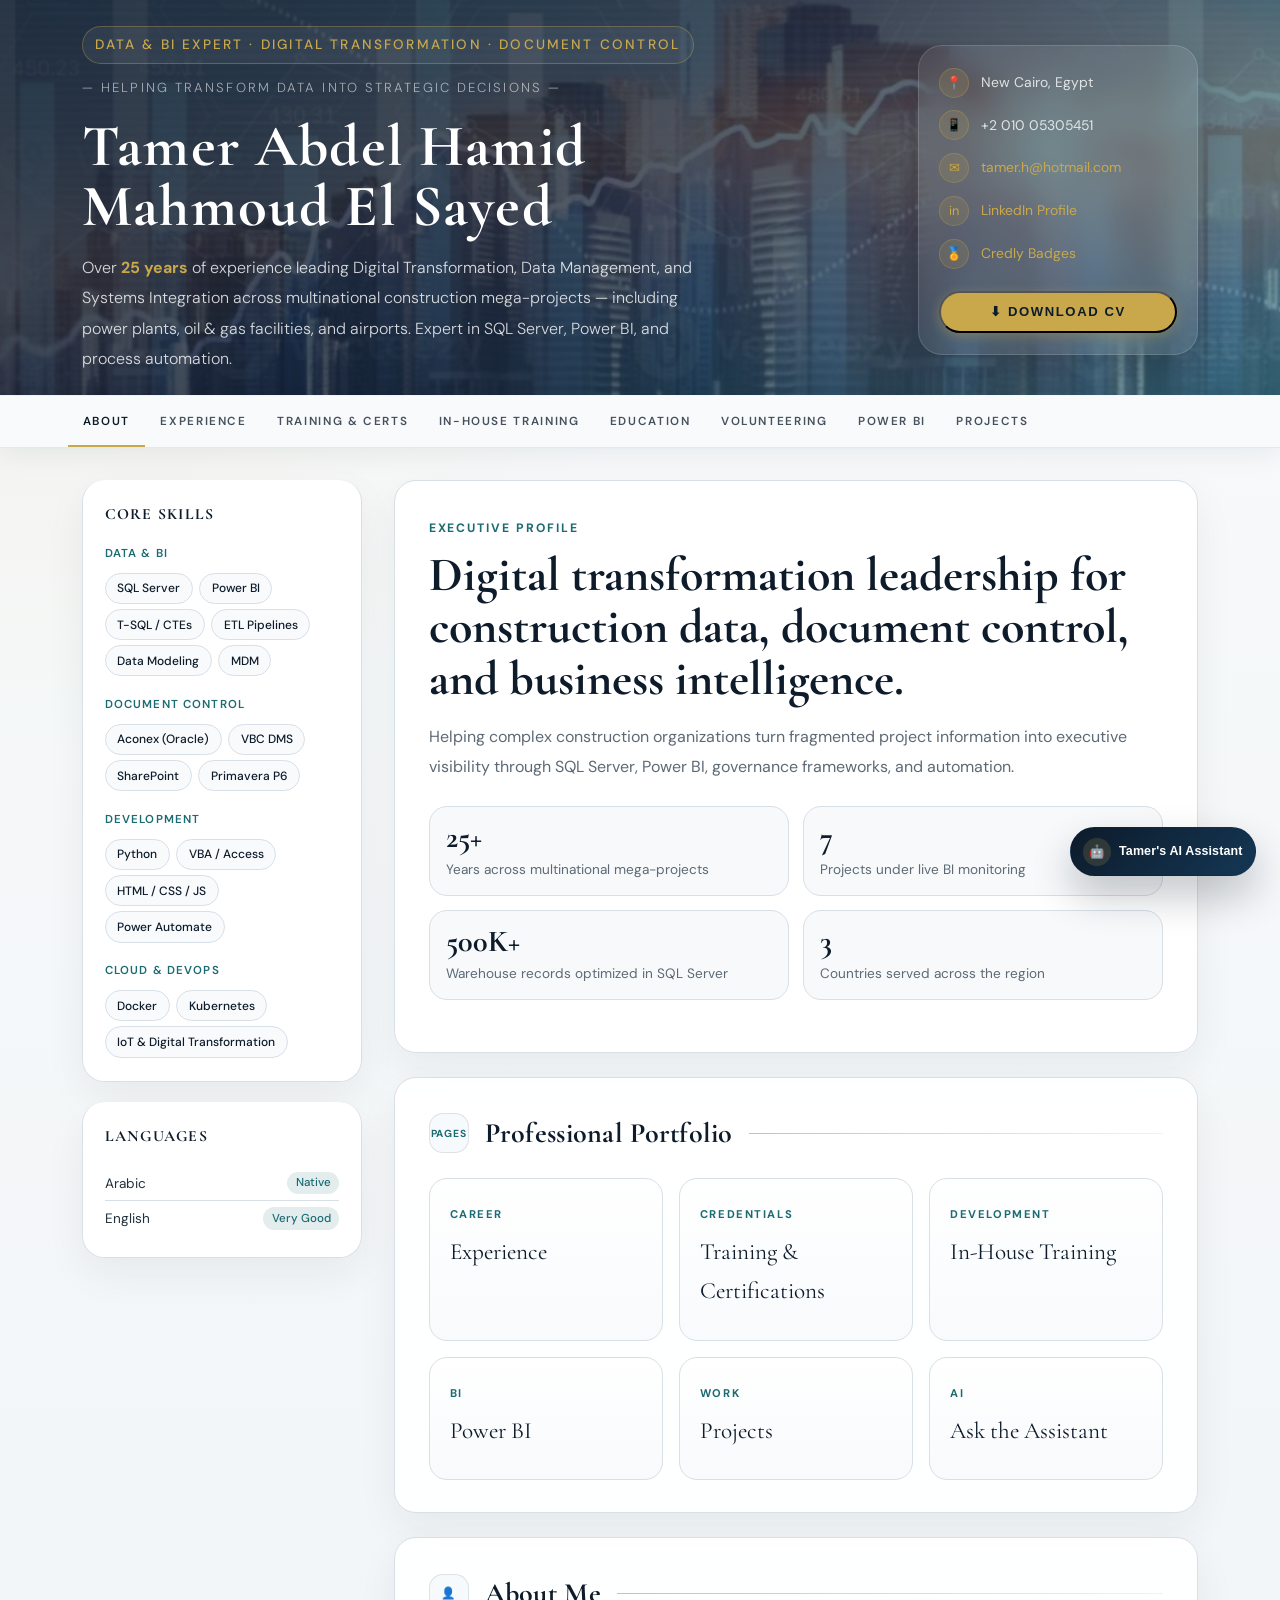
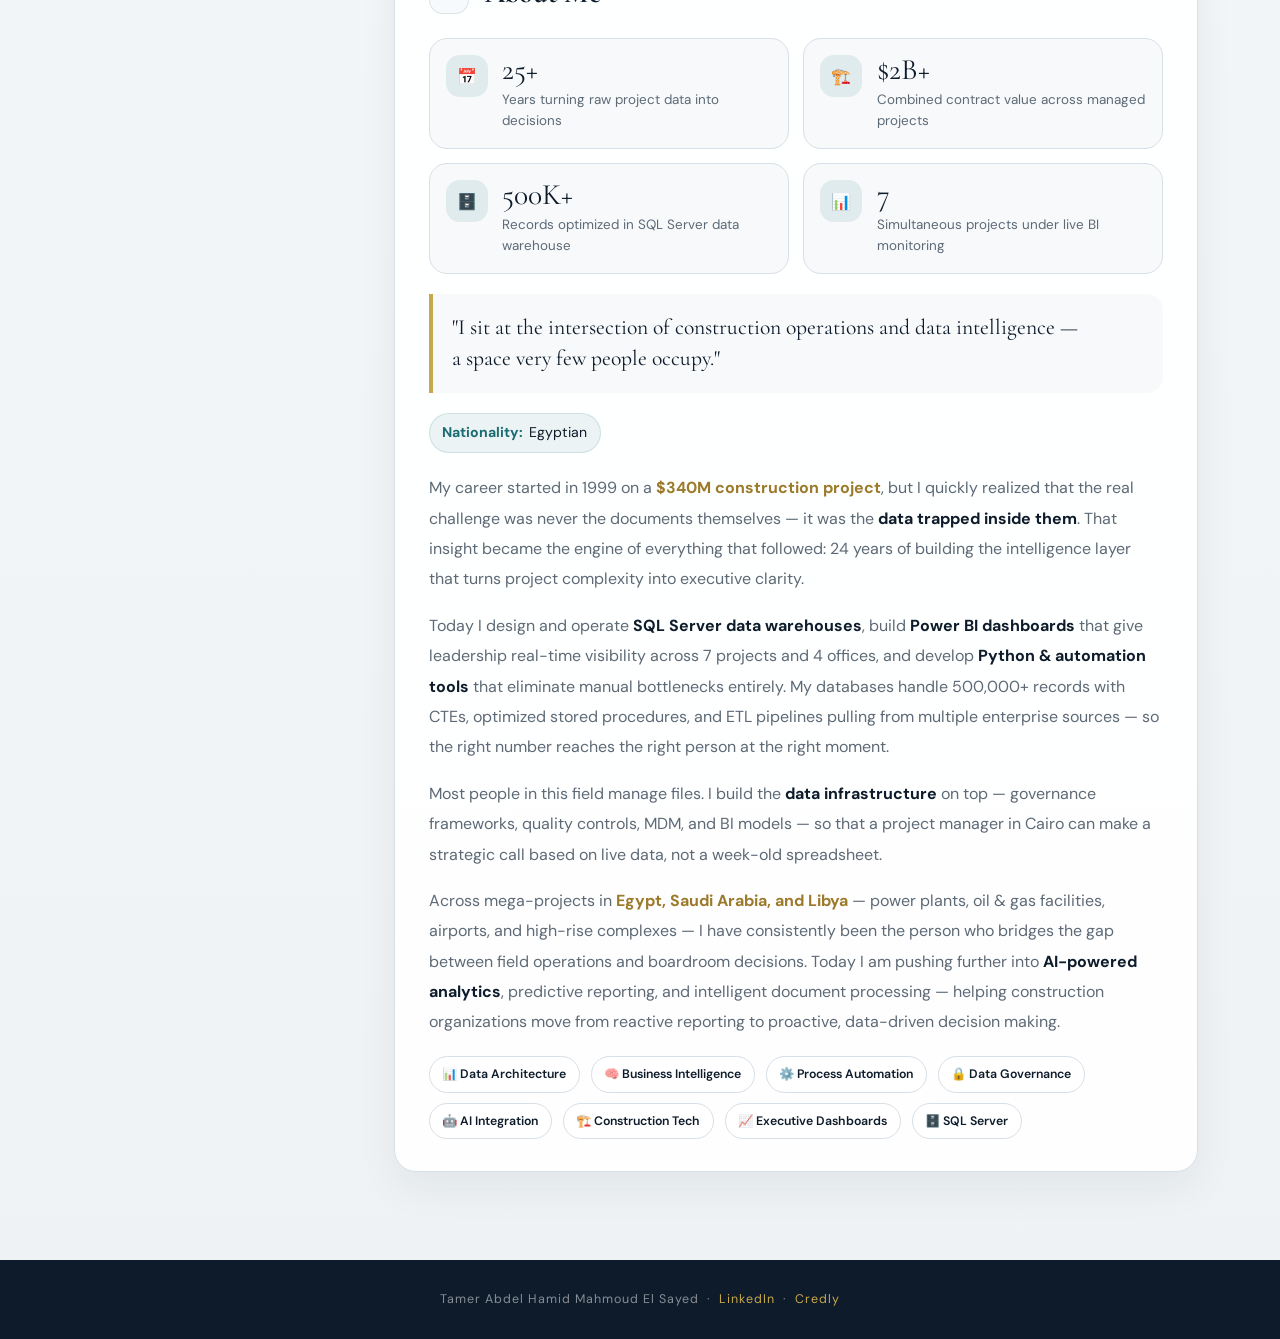
==== index.html @ 6b97ebde "Add files via upload" ====
﻿<!DOCTYPE html>
<html lang="en">
<head>
  <meta charset="UTF-8" />
  <meta name="viewport" content="width=device-width, initial-scale=1.0" />
  <title>Tamer Abdel Hamid | Document & Data Control Manager</title>
  <meta name="description" content="Document & Data Control Manager with 25+ years of experience in Digital Transformation, Power BI, SQL Server, and process automation across multinational construction mega-projects." />
  <meta name="keywords" content="Tamer Abdel Hamid, Document Control Manager, Data Control, Digital Transformation, Power BI, SQL Server, Construction, Egypt, CCIC, Consolidated Contractors, Business Intelligence, Data Management, Process Automation" />
  <meta name="author" content="Tamer Abdel Hamid Mahmoud El Sayed" />
  <meta name="robots" content="index, follow" />
  <meta name="theme-color" content="#0d1b2a" />
  <link rel="canonical" href="https://iot-tamer.com/" />
  <link rel="icon" href="favicon.ico" />

  <meta property="og:type" content="profile" />
  <meta property="og:title" content="Tamer Abdel Hamid | Document & Data Control Manager" />
  <meta property="og:description" content="Document & Data Control Manager with 25+ years of experience in Digital Transformation, Power BI, SQL Server, and process automation across multinational construction mega-projects." />
  <meta property="og:url" content="https://iot-tamer.com/" />
  <meta property="og:image" content="https://iot-tamer.com/back.jpg" />
  <meta property="og:locale" content="en_US" />
  <meta property="og:site_name" content="Tamer Abdel Hamid | CV" />

  <meta name="twitter:card" content="summary_large_image" />
  <meta name="twitter:title" content="Tamer Abdel Hamid | Document & Data Control Manager" />
  <meta name="twitter:description" content="Document & Data Control Manager with 25+ years of experience in Digital Transformation, Power BI, SQL Server, and process automation across multinational construction mega-projects." />
  <meta name="twitter:image" content="https://iot-tamer.com/back.jpg" />

  <meta name="google-site-verification" content="PASTE_YOUR_VERIFICATION_CODE_HERE" />

  <script type="application/ld+json">
  {
    "@context": "https://schema.org",
    "@type": "Person",
    "name": "Tamer Abdel Hamid Mahmoud El Sayed",
    "jobTitle": "Document & Data Control Manager | Digital Transformation Expert",
    "description": "Document & Data Control Manager with 25+ years of experience in Digital Transformation, SQL Server, Power BI, and Process Automation across multinational construction mega-projects including power plants, oil and gas, airports, and buildings in Egypt, Saudi Arabia, and Libya.",
    "url": "https://iot-tamer.com",
    "image": "https://iot-tamer.com/back.jpg",
    "email": "tamer.h@hotmail.com",
    "telephone": "+20100530545",
    "address": {
      "@type": "PostalAddress",
      "addressLocality": "New Cairo",
      "addressCountry": "EG"
    },
    "sameAs": [
      "http://eg.linkedin.com/in/tamerh",
      "https://www.credly.com/users/tamer-abdel-hamid.e0a20dd9"
    ]
  }
  </script>

  <script async src="https://www.googletagmanager.com/gtag/js?id=G-G1JV777KQQ"></script>
  <script>
    window.dataLayer = window.dataLayer || [];
    function gtag(){ dataLayer.push(arguments); }
    gtag('js', new Date());
    gtag('config', 'G-G1JV777KQQ', {
      page_title: document.title,
      page_location: window.location.href,
      send_page_view: true
    });

    function trackAiQuery(query){
      gtag('event', 'ai_query', {
        event_category: 'AI Assistant',
        event_label: query.substring(0, 100)
      });
    }

    function trackCertView(certName){
      gtag('event', 'cert_view', {
        event_category: 'Certificate',
        event_label: certName
      });
    }

    function trackCvDownload(){
      gtag('event', 'file_download', {
        event_category: 'CV Download',
        event_label: 'Tamer_CV_PDF'
      });
    }
  </script>

  <link href="https://fonts.googleapis.com/css2?family=Cormorant+Garamond:wght@300;400;600;700&family=DM+Sans:wght@300;400;500;600&display=swap" rel="stylesheet" />
  <link rel="stylesheet" href="site.css" />
</head>
<body>
<header>
  <div class="header-bg-accent"></div>
  <div class="header-inner">
    <div class="header-left">
      <p class="title-tag">Data &amp; BI Expert · Digital Transformation · Document Control</p>
      <p class="header-subtitle">&#8212; Helping transform data into strategic decisions &#8212;</p>
      <h1>Tamer Abdel Hamid<br/>Mahmoud El Sayed</h1>
      <p class="summary" style="margin-top:1rem;">
        Over <strong style="color:var(--gold)">25 years</strong> of experience leading Digital Transformation, Data Management, and Systems Integration across multinational construction mega-projects — including power plants, oil &amp; gas facilities, and airports. Expert in SQL Server, Power BI, and process automation.
      </p>
    </div>
    <div class="header-contact">
      <div class="contact-item">
        <span class="icon">📍</span>
        <span>New Cairo, Egypt</span>
      </div>
      <div class="contact-item">
        <span class="icon">📱</span>
        <span>+2 010 05305451</span>
      </div>
      <div class="contact-item">
        <span class="icon">✉</span>
        <!-- Email built by JS to survive Cloudflare obfuscation -->
        <a id="hdr-email" href="#" style="color:var(--gold)"></a>
        <script>
          (function(){
            var u = 'tamer.h';
            var d = 'hotmail' + '.' + 'com';
            var el = document.getElementById('hdr-email');
            el.href = 'mail' + 'to:' + u + '@' + d;
            el.textContent = u + '@' + d;
          })();
        </script>
      </div>
      <div class="contact-item">
        <span class="icon">in</span>
        <a href="http://eg.linkedin.com/in/tamerh" target="_blank">LinkedIn Profile</a>
      </div>
      <div class="contact-item">
        <span class="icon">🏅</span>
        <a href="https://www.credly.com/users/tamer-abdel-hamid.e0a20dd9" target="_blank">Credly Badges</a>
      </div>
      <div class="contact-item" style="margin-top:0.6rem;">
        <button class="cv-download-btn" onclick="openCvModal()" type="button">
          ⬇ Download CV
        </button>
      </div>

    </div>
  </div>
</header>

<nav aria-label="Site pages">
  <ul>
    <li><a href="index.html" aria-current="page">About</a></li>
    <li><a href="experience.html">Experience</a></li>
    <li><a href="certifications.html">Training &amp; Certs</a></li>
    <li><a href="inhouse-training.html">In-House Training</a></li>
    <li><a href="education.html">Education</a></li>
    <li><a href="volunteering.html">Volunteering</a></li>
    <li><a href="powerbi.html">Power BI</a></li>
    <li><a href="projects.html">Projects</a></li>
  </ul>
</nav>

<main>
<aside class="sidebar">

    <div class="sidebar-section">
      <h3>Core Skills</h3>

      <div class="skill-group">
        <p class="skill-group-title">Data &amp; BI</p>
        <span class="skill-pill">SQL Server</span>
        <span class="skill-pill">Power BI</span>
        <span class="skill-pill">T-SQL / CTEs</span>
        <span class="skill-pill">ETL Pipelines</span>
        <span class="skill-pill">Data Modeling</span>
        <span class="skill-pill">MDM</span>
      </div>

      <div class="skill-group">
        <p class="skill-group-title">Document Control</p>
        <span class="skill-pill">Aconex (Oracle)</span>
        <span class="skill-pill">VBC DMS</span>
        <span class="skill-pill">SharePoint</span>
        <span class="skill-pill">Primavera P6</span>
      </div>

      <div class="skill-group">
        <p class="skill-group-title">Development</p>
        <span class="skill-pill">Python</span>
        <span class="skill-pill">VBA / Access</span>
        <span class="skill-pill">HTML / CSS / JS</span>
        <span class="skill-pill">Power Automate</span>
      </div>

      <div class="skill-group">
        <p class="skill-group-title">Cloud &amp; DevOps</p>
        <span class="skill-pill">Docker</span>
        <span class="skill-pill">Kubernetes</span>
        <span class="skill-pill">IoT &amp; Digital Transformation</span>
      </div>
    </div>

    <div class="sidebar-section">
      <h3>Languages</h3>
      <div class="lang-row">
        <span>Arabic</span>
        <span class="lang-level">Native</span>
      </div>
      <div class="lang-row">
        <span>English</span>
        <span class="lang-level">Very Good</span>
      </div>
    </div>

  </aside>

  <div class="content">
    <section class="section home-hero">
      <div class="home-hero-copy">
        <p class="home-eyebrow">Executive Profile</p>
        <h2>Digital transformation leadership for construction data, document control, and business intelligence.</h2>
        <p class="home-lead">
          Helping complex construction organizations turn fragmented project information into executive visibility through SQL Server, Power BI, governance frameworks, and automation.
        </p>
        <div class="home-metrics">
          <div class="home-metric">
            <strong>25+</strong>
            <span>Years across multinational mega-projects</span>
          </div>
          <div class="home-metric">
            <strong>7</strong>
            <span>Projects under live BI monitoring</span>
          </div>
          <div class="home-metric">
            <strong>500K+</strong>
            <span>Warehouse records optimized in SQL Server</span>
          </div>
          <div class="home-metric">
            <strong>3</strong>
            <span>Countries served across the region</span>
          </div>
        </div>
      </div>
    </section>
    <section class="section home-directory">
      <div class="section-heading">
        <div class="icon-badge">Pages</div>
        <h2>Professional Portfolio</h2>
        <div class="line"></div>
      </div>
      <div class="page-links">
        <a class="page-link-card" href="experience.html">
          <span class="page-link-kicker">Career</span>
          <span class="page-link-title">Experience</span>
        </a>
        <a class="page-link-card" href="certifications.html">
          <span class="page-link-kicker">Credentials</span>
          <span class="page-link-title">Training &amp; Certifications</span>
        </a>
        <a class="page-link-card" href="inhouse-training.html">
          <span class="page-link-kicker">Development</span>
          <span class="page-link-title">In-House Training</span>
        </a>
        <a class="page-link-card" href="powerbi.html">
          <span class="page-link-kicker">BI</span>
          <span class="page-link-title">Power BI</span>
        </a>
        <a class="page-link-card" href="projects.html">
          <span class="page-link-kicker">Work</span>
          <span class="page-link-title">Projects</span>
        </a>
        <button class="page-link-card" type="button" data-ai-open="true">
          <span class="page-link-kicker">AI</span>
          <span class="page-link-title">Ask the Assistant</span>
        </button>
      </div>
    </section>
<section class="section" id="about">
      <div class="section-heading">
        <div class="icon-badge">👤</div>
        <h2>About Me</h2>
        <div class="line"></div>
      </div>

      <!-- Stats grid -->
      <div class="about-grid">
        <div class="about-stat">
          <div class="stat-icon">📅</div>
          <div>
            <div class="stat-number">25+</div>
            <div class="stat-label">Years turning raw project data into decisions</div>
          </div>
        </div>
        <div class="about-stat">
          <div class="stat-icon">🏗️</div>
          <div>
            <div class="stat-number">$2B+</div>
            <div class="stat-label">Combined contract value across managed projects</div>
          </div>
        </div>
        <div class="about-stat">
          <div class="stat-icon">🗄️</div>
          <div>
            <div class="stat-number">500K+</div>
            <div class="stat-label">Records optimized in SQL Server data warehouse</div>
          </div>
        </div>
        <div class="about-stat">
          <div class="stat-icon">📊</div>
          <div>
            <div class="stat-number">7</div>
            <div class="stat-label">Simultaneous projects under live BI monitoring</div>
          </div>
        </div>
      </div>

      <!-- Brand quote -->
      <div class="about-quote">
        "I sit at the intersection of construction operations and data intelligence —<br/>
        a space very few people occupy."
      </div>

      <p class="about-fact"><strong>Nationality:</strong> Egyptian</p>

      <!-- Narrative -->
      <div class="about-body">
        <p>
          My career started in 1999 on a <span class="gold">$340M construction project</span>,
          but I quickly realized that the real challenge was never the documents themselves —
          it was the <span class="highlight">data trapped inside them</span>.
          That insight became the engine of everything that followed: 24 years of building
          the intelligence layer that turns project complexity into executive clarity.
        </p>

        <p>
          Today I design and operate <span class="highlight">SQL Server data warehouses</span>,
          build <span class="highlight">Power BI dashboards</span> that give leadership
          real-time visibility across 7 projects and 4 offices, and develop
          <span class="highlight">Python & automation tools</span> that eliminate manual
          bottlenecks entirely. My databases handle 500,000+ records with CTEs,
          optimized stored procedures, and ETL pipelines pulling from multiple enterprise sources —
          so the right number reaches the right person at the right moment.
        </p>

        <p>
          Most people in this field manage files. I build the
          <span class="highlight">data infrastructure</span> on top —
          governance frameworks, quality controls, MDM, and BI models —
          so that a project manager in Cairo can make a strategic call based on live data,
          not a week-old spreadsheet.
        </p>

        <p>
          Across mega-projects in <span class="gold">Egypt, Saudi Arabia, and Libya</span> —
          power plants, oil &amp; gas facilities, airports, and high-rise complexes —
          I have consistently been the person who bridges the gap between
          field operations and boardroom decisions.
          Today I am pushing further into <span class="highlight">AI-powered analytics</span>,
          predictive reporting, and intelligent document processing —
          helping construction organizations move from reactive reporting
          to proactive, data-driven decision making.
        </p>
      </div>

      <!-- Identity tags -->
      <div class="about-tags">
        <span class="about-tag">📊 Data Architecture</span>
        <span class="about-tag">🧠 Business Intelligence</span>
        <span class="about-tag">⚙️ Process Automation</span>
        <span class="about-tag">🔒 Data Governance</span>
        <span class="about-tag">🤖 AI Integration</span>
        <span class="about-tag">🏗️ Construction Tech</span>
        <span class="about-tag">📈 Executive Dashboards</span>
        <span class="about-tag">🗄️ SQL Server</span>
      </div>

    </section>
  </div><!-- /content -->
</main>

<footer>
  <p>Tamer Abdel Hamid Mahmoud El Sayed &nbsp;·&nbsp;
     <a href="http://eg.linkedin.com/in/tamerh">LinkedIn</a> &nbsp;·&nbsp;
     <a href="https://www.credly.com/users/tamer-abdel-hamid.e0a20dd9">Credly</a>
  </p>
</footer>

<div id="cert-overlay" role="dialog" aria-modal="true" aria-label="Certificate viewer">
  <div class="overlay-inner">
    <button id="cert-close" aria-label="Close">&#x2715;</button>
    <img id="cert-img" src="" alt="Certificate"/>
  </div>
</div>

<div id="dash-overlay">
  <div class="dash-modal">
    <button id="dash-close" onclick="closeDash()">&#x2715;</button>
    <div class="dash-title" id="dash-title">Dashboard screenshot</div>
    <img id="dash-img" src="" alt="Dashboard screenshot"/>
    <div class="dash-nav">
      <button onclick="dashNav(-1)">&#8592; Prev</button>
      <span class="dash-counter" id="dash-counter">1 / 1</span>
      <button onclick="dashNav(1)">Next &#8594;</button>
    </div>
  </div>
</div>

<div id="cv-modal" role="dialog" aria-modal="true" aria-labelledby="cv-modal-title" style="
  display:none; position:fixed; inset:0; z-index:99999;
  background:rgba(10,20,35,0.72); backdrop-filter:blur(4px);
  align-items:center; justify-content:center; padding:1rem;">
  <div style="
    background:#fff; border-radius:14px; padding:2rem 2rem 1.6rem;
    max-width:400px; width:100%; box-shadow:0 20px 60px rgba(0,0,0,0.25);
    position:relative; animation: cvModalIn 0.25s ease;">
    <button onclick="closeCvModal()" aria-label="Close" style="
      position:absolute; top:0.8rem; right:0.9rem;
      background:none; border:none; font-size:1.3rem;
      cursor:pointer; color:#888; line-height:1;">✕</button>
    <div style="text-align:center; margin-bottom:1.2rem;">
      <div style="font-size:2rem; margin-bottom:0.4rem;">📄</div>
      <p id="cv-modal-title" style="font-family:'Cormorant Garamond',serif; font-size:1.35rem; font-weight:700; color:#0d1b2a; margin:0 0 0.3rem;">Request Full CV</p>
      <p style="font-size:0.8rem; color:#6b7a8d; margin:0;">Enter your email and the CV will be sent to you directly.</p>
    </div>
    <div id="cv-form-area">
      <input id="cv-email-input" type="email" placeholder="your@email.com" autocomplete="email" style="
        width:100%; box-sizing:border-box;
        border:1.5px solid #d0d8e4; border-radius:8px;
        padding:0.65rem 0.9rem; font-size:0.9rem; color:#0d1b2a;
        outline:none; transition:border 0.2s; margin-bottom:0.5rem;"
        onfocus="this.style.borderColor='#1a6b72'"
        onblur="this.style.borderColor='#d0d8e4'"
        onkeydown="if(event.key==='Enter') submitCvRequest()"/>
      <p id="cv-email-err" style="display:none; color:#c0392b; font-size:0.75rem; margin:0 0 0.5rem; padding-left:0.2rem;"></p>
      <button onclick="submitCvRequest()" id="cv-send-btn" type="button" style="
        width:100%; background:#c9a84c; color:#0d1b2a;
        border:none; border-radius:8px; padding:0.7rem;
        font-weight:700; font-size:0.85rem; letter-spacing:0.06em;
        text-transform:uppercase; cursor:pointer;
        transition:background 0.2s, transform 0.15s;
        box-shadow:0 3px 12px rgba(201,168,76,0.35);"
        onmouseover="this.style.background='#e0bc5a'"
        onmouseout="this.style.background='#c9a84c'">
        Send Me the CV
      </button>
      <p style="font-size:0.72rem; color:#9aa5b4; text-align:center; margin:0.7rem 0 0;">
        Your email is only used to send the CV. No spam, ever.
      </p>
    </div>
    <div id="cv-success-area" style="display:none; text-align:center; padding:0.5rem 0 0.3rem;">
      <div style="font-size:2.4rem; margin-bottom:0.5rem;">✅</div>
      <p style="font-family:'Cormorant Garamond',serif; font-size:1.2rem; font-weight:700; color:#0d1b2a; margin:0 0 0.4rem;">Request Received!</p>
      <p id="cv-success-msg" style="font-size:0.82rem; color:#4a5568; margin:0 0 1rem;"></p>
      <button onclick="closeCvModal()" style="
        background:#0d1b2a; color:#fff; border:none; border-radius:8px;
        padding:0.55rem 1.4rem; font-size:0.82rem; font-weight:600;
        cursor:pointer; transition:background 0.2s;"
        onmouseover="this.style.background='#1a6b72'"
        onmouseout="this.style.background='#0d1b2a'">Close</button>
    </div>
  </div>
</div>

<div id="ai-widget">
  <div class="ai-widget-panel" id="ai-widget-panel" role="dialog" aria-modal="false" aria-labelledby="ai-widget-title">
    <div class="ai-wrap">
      <div class="ai-topbar">
        <div class="ai-topbar-main">
          <div class="ai-avatar">&#129302;</div>
          <div class="ai-topbar-info">
            <p class="ai-name" id="ai-widget-title">Tamer&#39;s AI Assistant</p>
            <p class="ai-status">Online &middot; Powered by Claude</p>
          </div>
        </div>
        <button class="ai-topbar-close" type="button" data-ai-close aria-label="Close assistant">&#x2715;</button>
      </div>
      <div id="ai-messages">
        <div class="msg bot">&#128075; Hello! I&#39;m Tamer&#39;s AI assistant. Ask me anything about his experience, skills, certifications, or projects!</div>
      </div>
      <div class="ai-suggestions">
        <button onclick="askSuggestion(this)">What are his top skills?</button>
        <button onclick="askSuggestion(this)">Describe his experience</button>
        <button onclick="askSuggestion(this)">What certifications does he have?</button>
        <button onclick="askSuggestion(this)">Is he open to opportunities?</button>
      </div>
      <div class="ai-inputbar">
        <input id="ai-input" type="text" placeholder="Ask about Tamer&#39;s experience, skills, projects&#8230;" autocomplete="off" />
        <button id="ai-send" onclick="sendAiMessage()">Send &#10148;</button>
      </div>
    </div>
  </div>
  <button class="ai-widget-toggle" type="button" data-ai-toggle aria-expanded="false" aria-controls="ai-widget-panel">
    <span class="ai-widget-toggle-icon">&#129302;</span>
    <span class="ai-widget-toggle-copy">
      <span class="ai-widget-toggle-title">Tamer&#39;s AI Assistant</span>
    </span>
  </button>
</div>

<script src="https://cdn.jsdelivr.net/npm/@emailjs/browser@4/dist/email.min.js"></script>
<script src="ai-image-context.js"></script>
<script src="site.js"></script>
</body>
</html>
---- site.css ----
﻿:root {
    --navy:   #0d1b2a;
    --teal:   #1a6b72;
    --gold:   #c9a84c;
    --light:  #f4f1eb;
    --mid:    #e2ddd5;
    --text:   #2c2c2c;
    --muted:  #6b6b6b;
    --white:  #ffffff;
  }

  *, *::before, *::after { box-sizing: border-box; margin: 0; padding: 0; }

  html { scroll-behavior: smooth; }

  body {
    font-family: 'DM Sans', sans-serif;
    background: var(--light);
    color: var(--text);
    line-height: 1.7;
  }

  /* ── HEADER ─────────────────────────────────────────── */
  header {
    background: url('back.jpg') center center / cover no-repeat;
    color: var(--white);
    padding: 0;
    position: relative;
  }

  header::before {
    content: '';
    position: absolute;
    inset: 0;
    background: linear-gradient(
      135deg,
      rgba(10, 22, 38, 0.82) 0%,
      rgba(10, 22, 38, 0.70) 50%,
      rgba(26, 107, 114, 0.55) 100%
    );
    z-index: 0;
  }

  .header-inner { position: relative; z-index: 1; }
  .header-bg-accent { display: none; }

  .header-inner {
    display: grid;
    grid-template-columns: 1fr auto;
    align-items: center;
    gap: 3rem;
    max-width: 1100px;
    margin: 0 auto;
    padding: 4rem 2rem 3rem;
  }

  .header-bg-accent {
    position: absolute;
    top: 0; right: 0;
    width: 400px; height: 100%;
    background: linear-gradient(135deg, transparent 40%, rgba(26,107,114,0.18) 100%);
    pointer-events: none;
  }

  .header-left h1 {
    font-family: 'Cormorant Garamond', serif;
    font-size: clamp(2.2rem, 4vw, 3.4rem);
    font-weight: 700;
    letter-spacing: 0.02em;
    line-height: 1.1;
    margin-bottom: 0.4rem;
  }

  .header-left .title-tag {
    font-size: 0.85rem;
    font-weight: 500;
    letter-spacing: 0.14em;
    text-transform: uppercase;
    color: var(--gold);
    margin-bottom: 0.3rem;
  }
  .header-left .header-subtitle {
    font-size: 0.82rem;
    font-weight: 300;
    font-style: italic;
    letter-spacing: 0.06em;
    color: rgba(255,255,255,0.55);
    margin-bottom: 1.2rem;
  }

  .header-left .summary {
    font-size: 0.97rem;
    color: rgba(255,255,255,0.78);
    max-width: 600px;
    font-weight: 300;
    line-height: 1.75;
  }

  .header-contact {
    display: flex;
    flex-direction: column;
    gap: 0.55rem;
    min-width: 220px;
  }

  .contact-item {
    display: flex;
    align-items: center;
    gap: 0.6rem;
    font-size: 0.85rem;
    color: rgba(255,255,255,0.8);
  }

  .contact-item .icon {
    width: 20px;
    height: 20px;
    background: var(--gold);
    border-radius: 4px;
    display: flex;
    align-items: center;
    justify-content: center;
    flex-shrink: 0;
    font-size: 10px;
  }

  .contact-item a {
    color: var(--gold);
    text-decoration: none;
  }
  .contact-item a:hover { text-decoration: underline; }

  /* ── NAV BAR ─────────────────────────────────────────── */
  nav {
    background: var(--teal);
    position: sticky;
    top: 0;
    z-index: 100;
    box-shadow: 0 2px 12px rgba(0,0,0,0.18);
  }

  nav ul {
    list-style: none;
    display: flex;
    flex-wrap: wrap;
    justify-content: center;
    gap: 0;
    max-width: 1100px;
    margin: 0 auto;
    padding: 0 1rem;
  }

  nav ul li a,
  nav ul li button.nav-inline-trigger {
    display: block;
    padding: 0.85rem 1.2rem;
    color: rgba(255,255,255,0.85);
    text-decoration: none;
    font-size: 0.8rem;
    letter-spacing: 0.1em;
    text-transform: uppercase;
    font-weight: 500;
    transition: color 0.2s, background 0.2s;
  }

  nav ul li button.nav-inline-trigger {
    appearance: none;
    background: transparent;
    border: none;
    font: inherit;
    cursor: pointer;
  }

  nav ul li a:hover,
  nav ul li button.nav-inline-trigger:hover {
    color: var(--white);
    background: rgba(255,255,255,0.1);
  }

  /* ── MAIN LAYOUT ─────────────────────────────────────── */
  main {
    max-width: 1100px;
    margin: 0 auto;
    padding: 3rem 2rem;
    display: grid;
    grid-template-columns: 280px 1fr;
    gap: 3rem;
    align-items: start;
  }

  /* ── SIDEBAR ─────────────────────────────────────────── */
  .sidebar { position: sticky; top: 60px; }

  .sidebar-section {
    background: var(--white);
    border-radius: 12px;
    padding: 1.6rem;
    margin-bottom: 1.5rem;
    box-shadow: 0 1px 8px rgba(0,0,0,0.06);
    border-top: 3px solid var(--gold);
  }

  .sidebar-section h3 {
    font-family: 'Cormorant Garamond', serif;
    font-size: 1.1rem;
    font-weight: 700;
    color: var(--navy);
    margin-bottom: 1rem;
    letter-spacing: 0.03em;
  }

  /* skills */
  .skill-group { margin-bottom: 1rem; }
  .skill-group:last-child { margin-bottom: 0; }
  .skill-group-title {
    font-size: 0.72rem;
    letter-spacing: 0.1em;
    text-transform: uppercase;
    color: var(--teal);
    font-weight: 600;
    margin-bottom: 0.45rem;
  }

  .skill-pill {
    display: inline-block;
    background: var(--light);
    border: 1px solid var(--mid);
    border-radius: 20px;
    padding: 0.2rem 0.7rem;
    font-size: 0.75rem;
    margin: 0.15rem 0.15rem 0.15rem 0;
    color: var(--navy);
    font-weight: 500;
  }

  /* personal details */
  .detail-row {
    display: flex;
    gap: 0.5rem;
    margin-bottom: 0.55rem;
    font-size: 0.83rem;
  }
  .detail-label {
    font-weight: 600;
    color: var(--teal);
    min-width: 70px;
    flex-shrink: 0;
  }
  .detail-value { color: var(--muted); }

  /* languages */
  .lang-row {
    display: flex;
    justify-content: space-between;
    align-items: center;
    padding: 0.35rem 0;
    border-bottom: 1px solid var(--mid);
    font-size: 0.85rem;
  }
  .lang-row:last-child { border-bottom: none; }
  .lang-level {
    font-size: 0.72rem;
    background: var(--teal);
    color: white;
    padding: 0.1rem 0.55rem;
    border-radius: 12px;
    font-weight: 500;
  }

  /* ── MAIN CONTENT ────────────────────────────────────── */
  .content {}

  /* section */
  .section {
    background: var(--white);
    border-radius: 12px;
    padding: 2rem 2.2rem;
    margin-bottom: 2rem;
    box-shadow: 0 1px 8px rgba(0,0,0,0.06);
  }

  .section-heading {
    display: flex;
    align-items: center;
    gap: 0.8rem;
    margin-bottom: 1.6rem;
  }

  .section-heading h2 {
    font-family: 'Cormorant Garamond', serif;
    font-size: 1.55rem;
    font-weight: 700;
    color: var(--navy);
    letter-spacing: 0.02em;
  }

  .section-heading .line {
    flex: 1;
    height: 1px;
    background: var(--mid);
  }

  .section-heading .icon-badge {
    width: 34px; height: 34px;
    background: var(--navy);
    border-radius: 8px;
    display: flex;
    align-items: center;
    justify-content: center;
    color: var(--gold);
    font-size: 14px;
    flex-shrink: 0;
  }

  /* ── EXPERIENCE ENTRY ────────────────────────────────── */
  .exp-entry {
    padding: 1.4rem 0;
    border-bottom: 1px solid var(--mid);
    display: grid;
    grid-template-columns: 120px 1fr;
    gap: 0 1.5rem;
  }
  .exp-entry:last-child { border-bottom: none; padding-bottom: 0; }
  .exp-entry:first-child { padding-top: 0; }

  .exp-meta {}

  .exp-period {
    font-size: 0.75rem;
    font-weight: 600;
    color: var(--teal);
    letter-spacing: 0.06em;
    text-transform: uppercase;
    line-height: 1.4;
  }

  .exp-location {
    font-size: 0.73rem;
    color: var(--muted);
    margin-top: 0.3rem;
  }

  .contract-value {
    display: inline-block;
    margin-top: 0.4rem;
    font-size: 0.68rem;
    background: rgba(201,168,76,0.12);
    border: 1px solid rgba(201,168,76,0.35);
    color: #8a6e20;
    padding: 0.1rem 0.45rem;
    border-radius: 4px;
    font-weight: 600;
  }

  .exp-body {}

  .exp-role {
    font-family: 'Cormorant Garamond', serif;
    font-size: 1.2rem;
    font-weight: 700;
    color: var(--navy);
    line-height: 1.25;
  }

  .exp-company {
    font-size: 0.88rem;
    font-weight: 600;
    color: var(--teal);
    margin: 0.1rem 0 0.1rem;
  }

  .exp-client {
    font-size: 0.78rem;
    color: var(--muted);
    margin-bottom: 0.7rem;
  }

  .exp-desc {
    font-size: 0.85rem;
    color: var(--text);
  }

  .exp-desc p { margin-bottom: 0.4rem; }

  .sub-heading {
    font-size: 0.76rem;
    font-weight: 700;
    letter-spacing: 0.07em;
    text-transform: uppercase;
    color: var(--navy);
    margin: 0.8rem 0 0.35rem;
  }

  .bullet-list {
    padding-left: 1.1rem;
    font-size: 0.84rem;
    color: var(--text);
  }

  .bullet-list li { margin-bottom: 0.25rem; }

  /* ── TRAINING / CERTS ────────────────────────────────── */
  .cert-grid {
    display: grid;
    grid-template-columns: repeat(auto-fill, minmax(280px, 1fr));
    gap: 0.8rem;
  }

  .cert-card {
    background: var(--light);
    border: 1px solid var(--mid);
    border-left: 3px solid var(--teal);
    border-radius: 8px;
    padding: 0.7rem 1rem;
  }

  .cert-card .cert-name {
    font-size: 0.84rem;
    font-weight: 600;
    color: var(--navy);
    line-height: 1.35;
  }

  .cert-card .cert-meta {
    font-size: 0.73rem;
    color: var(--muted);
    margin-top: 0.2rem;
  }

  /* inhouse different color */
  .cert-card.inhouse { border-left-color: var(--gold); }

  /* ── VOLUNTEERING ───────────────────────────────────── */
  .vol-item {
    display: flex;
    align-items: flex-start;
    gap: 0.7rem;
    padding: 0.5rem 0;
    font-size: 0.87rem;
    border-bottom: 1px solid var(--mid);
  }
  .vol-item:last-child { border-bottom: none; }
  .vol-dot {
    width: 8px; height: 8px;
    background: var(--gold);
    border-radius: 50%;
    flex-shrink: 0;
    margin-top: 7px;
  }

  /* ── EDUCATION ──────────────────────────────────────── */
  .edu-entry {
    display: flex;
    gap: 1rem;
    align-items: flex-start;
    padding: 0.6rem 0;
  }
  .edu-year {
    font-size: 0.8rem;
    font-weight: 700;
    color: var(--teal);
    min-width: 50px;
    padding-top: 0.1rem;
  }
  .edu-body .edu-degree {
    font-size: 0.95rem;
    font-weight: 600;
    color: var(--navy);
  }
  .edu-body .edu-inst {
    font-size: 0.8rem;
    color: var(--muted);
  }

  /* ── FOOTER ─────────────────────────────────────────── */
  footer {
    background: var(--navy);
    color: rgba(255,255,255,0.5);
    text-align: center;
    padding: 1.5rem;
    font-size: 0.78rem;
    letter-spacing: 0.05em;
    margin-top: 1rem;
  }
  footer a { color: var(--gold); text-decoration: none; }

  /* ── RESPONSIVE ─────────────────────────────────────── */
  @media (max-width: 820px) {
    main { grid-template-columns: 1fr; }
    .sidebar { position: static; }
    .header-inner { grid-template-columns: 1fr; }
    .header-contact { flex-direction: row; flex-wrap: wrap; }
    .exp-entry { grid-template-columns: 1fr; gap: 0.3rem; }
    .exp-meta { display: flex; gap: 1rem; flex-wrap: wrap; align-items: center; }
  }

  @media (max-width: 520px) {
    .section { padding: 1.4rem; }
    nav ul li a { padding: 0.7rem 0.7rem; font-size: 0.72rem; }
  }

  /* ── ANIMATION ──────────────────────────────────────── */
  @keyframes fadeUp {
    from { opacity: 0; transform: translateY(18px); }
    to   { opacity: 1; transform: translateY(0); }
  }
  .section, .sidebar-section {
    animation: fadeUp 0.5s ease both;
  }
  .section:nth-child(1) { animation-delay: 0.05s; }
  .section:nth-child(2) { animation-delay: 0.10s; }
  .section:nth-child(3) { animation-delay: 0.15s; }
  .section:nth-child(4) { animation-delay: 0.20s; }
  .section:nth-child(5) { animation-delay: 0.25s; }

/* ── LIGHTBOX ─────────────────────────────────── */
.cert-link { cursor:pointer; }
.cert-link .cert-name { text-decoration: underline dotted var(--teal); }
.cert-link:hover .cert-name { color: var(--teal); }
.cert-link .cert-badge {
  display:inline-block; margin-left:6px;
  font-size:0.68rem; background:var(--teal); color:#fff;
  padding:1px 6px; border-radius:10px; vertical-align:middle;
  font-weight:600; letter-spacing:0.04em;
}

#cert-overlay {
  display:none; position:fixed; inset:0; z-index:9999;
  background:rgba(10,22,38,0.92); align-items:center; justify-content:center;
  padding:1.5rem;
}
#cert-overlay.active { display:flex; }
#cert-overlay .overlay-inner {
  position:relative; max-width:860px; width:100%;
  background:#fff; border-radius:12px; overflow:hidden;
  box-shadow:0 20px 60px rgba(0,0,0,0.6);
  animation: popIn 0.25s ease;
}
@keyframes popIn {
  from { transform:scale(0.88); opacity:0; }
  to   { transform:scale(1);    opacity:1; }
}
#cert-overlay img {
  width:100%; display:block; max-height:88vh; object-fit:contain;
  background:#f4f1eb;
}
#cert-close {
  position:absolute; top:10px; right:14px;
  background:rgba(13,27,42,0.75); color:#fff;
  border:none; border-radius:50%; width:36px; height:36px;
  font-size:1.2rem; cursor:pointer; display:flex;
  align-items:center; justify-content:center;
  z-index:10; transition:background 0.2s;
}
#cert-close:hover { background:var(--teal,#1a6b72); }

/* ── DOWNLOAD CV BUTTON ─────────────────────────────── */
.cv-download-btn {
  display: inline-flex;
  align-items: center;
  gap: 0.4rem;
  background: var(--gold);
  color: var(--navy) !important;
  font-weight: 700;
  font-size: 0.82rem;
  letter-spacing: 0.07em;
  text-transform: uppercase;
  padding: 0.5rem 1.1rem;
  border-radius: 6px;
  text-decoration: none !important;
  transition: background 0.2s, transform 0.15s;
  box-shadow: 0 3px 12px rgba(201,168,76,0.35);
}
.cv-download-btn:hover {
  background: #e0bc5a;
  transform: translateY(-1px);
}

/* ── POWER BI SECTION ───────────────────────────────── */
.powerbi-card {
  background: linear-gradient(135deg, var(--navy) 0%, #1a3a5c 100%);
  border-radius: 12px;
  padding: 2rem;
  color: #fff;
  display: flex;
  flex-direction: column;
  gap: 1rem;
}
.powerbi-card .pb-header {
  display: flex;
  align-items: center;
  gap: 1rem;
}
.pb-icon {
  width: 52px; height: 52px;
  background: #F2C811;
  border-radius: 10px;
  display: flex; align-items: center; justify-content: center;
  font-size: 1.6rem; flex-shrink: 0;
}
.pb-title {
  font-family: 'Cormorant Garamond', serif;
  font-size: 1.3rem;
  font-weight: 700;
  color: #fff;
}
.pb-subtitle { font-size: 0.82rem; color: rgba(255,255,255,0.65); }
.pb-desc { font-size: 0.88rem; color: rgba(255,255,255,0.80); line-height: 1.7; }
.pb-btn {
  display: inline-flex;
  align-items: center;
  gap: 0.5rem;
  background: #F2C811;
  color: #1a1a1a;
  font-weight: 700;
  font-size: 0.82rem;
  padding: 0.55rem 1.2rem;
  border-radius: 6px;
  text-decoration: none;
  letter-spacing: 0.05em;
  width: fit-content;
  transition: background 0.2s;
}
.pb-btn:hover { background: #ffd633; }
.pb-placeholder {
  background: rgba(255,255,255,0.07);
  border: 1px dashed rgba(255,255,255,0.25);
  border-radius: 8px;
  padding: 1.2rem;
  font-size: 0.8rem;
  color: rgba(255,255,255,0.45);
  text-align: center;
  letter-spacing: 0.04em;
}

/* Keep Power BI screenshots as fixed thumbnails so they never stretch the page */
.pb-projects {
  display: flex;
  flex-direction: column;
  gap: 1rem;
  width: 100%;
  min-width: 0;
}
.pb-project {
  background: rgba(255,255,255,0.04);
  border: 1px solid rgba(255,255,255,0.08);
  border-radius: 12px;
  overflow: hidden;
  width: 100%;
  min-width: 0;
}
.pb-project-header {
  display: flex;
  align-items: flex-start;
  gap: 0.9rem;
  padding: 1rem 1.1rem;
  cursor: pointer;
}
.pb-project-num {
  width: 2rem;
  height: 2rem;
  border-radius: 50%;
  background: rgba(242,200,17,0.18);
  color: #F2C811;
  display: flex;
  align-items: center;
  justify-content: center;
  font-weight: 700;
  flex-shrink: 0;
}
.pb-project-info {
  flex: 1;
  min-width: 0;
}
.pb-project-name {
  font-size: 1rem;
  font-weight: 700;
  color: #fff;
}
.pb-project-sub {
  margin-top: 0.2rem;
  font-size: 0.8rem;
  color: rgba(255,255,255,0.7);
}
.pb-project-toggle {
  margin-left: auto;
  color: rgba(255,255,255,0.8);
  transition: transform 0.2s ease;
}
.pb-project.open .pb-project-toggle {
  transform: rotate(180deg);
}
.pb-thumbs {
  display: none;
  grid-template-columns: repeat(auto-fit, minmax(160px, 1fr));
  gap: 0.9rem;
  padding: 0 1.1rem 1.1rem;
  width: 100%;
  min-width: 0;
}
.pb-project.open .pb-thumbs {
  display: grid;
}
/* Thumbs used outside the Power BI accordion (e.g. project cards) */
.pc-thumbs {
  display: grid !important;
  grid-template-columns: repeat(auto-fit, minmax(160px, 1fr));
  gap: 0.9rem;
  padding: 0.2rem 0 0.2rem;
  width: 100%;
}
.pc-thumbs .pb-thumb-item {
  background: var(--light);
  border: 1px solid var(--mid);
  border-radius: 10px;
  overflow: hidden;
  cursor: pointer;
  transition: transform 0.2s ease, box-shadow 0.2s ease;
}
.pc-thumbs .pb-thumb-item:hover {
  transform: translateY(-3px);
  box-shadow: 0 6px 20px rgba(0,0,0,0.12);
}
.pc-thumbs .pb-thumb-item img {
  width: 100%;
  height: 110px;
  object-fit: cover;
  display: block;
}
.pc-thumbs .pb-thumb-label {
  font-size: 0.7rem;
  color: var(--navy);
  text-align: center;
  padding: 0.35rem 0.4rem;
  font-weight: 600;
  background: var(--light);
}
.pb-thumb-item {
  background: rgba(255,255,255,0.06);
  border: 1px solid rgba(255,255,255,0.10);
  border-radius: 10px;
  overflow: hidden;
  cursor: pointer;
  transition: transform 0.2s ease, box-shadow 0.2s ease;
  min-width: 0;
}
.pb-thumb-item:hover {
  transform: translateY(-2px);
  box-shadow: 0 10px 24px rgba(0,0,0,0.22);
}
.pb-thumb-item img {
  display: block;
  width: 100%;
  height: 110px;
  max-width: 100%;
  object-fit: cover;
}
.pb-thumb-label {
  padding: 0.65rem 0.75rem 0.8rem;
  font-size: 0.76rem;
  line-height: 1.4;
  color: rgba(255,255,255,0.92);
  text-align: center;
  word-break: break-word;
}

#dash-overlay {
  display: none;
  position: fixed;
  inset: 0;
  z-index: 9999;
  background: rgba(10,22,38,0.92);
  padding: 1.5rem;
  align-items: center;
  justify-content: center;
}
#dash-overlay.active {
  display: flex;
}
.dash-modal {
  position: relative;
  width: min(960px, 100%);
  max-height: 90vh;
  background: #fff;
  border-radius: 12px;
  overflow: hidden;
  box-shadow: 0 20px 60px rgba(0,0,0,0.6);
  animation: popIn 0.25s ease;
}
.dash-title {
  padding: 1rem 1.25rem 0.4rem;
  font-family: 'Cormorant Garamond', serif;
  font-size: 1.5rem;
  font-weight: 700;
  color: var(--navy);
}
#dash-img {
  display: block;
  width: 100%;
  max-width: 100%;
  max-height: calc(90vh - 120px);
  object-fit: contain;
  background: #f4f1eb;
}
#dash-close {
  position: absolute;
  top: 10px;
  right: 14px;
  background: rgba(13,27,42,0.75);
  color: #fff;
  border: none;
  border-radius: 50%;
  width: 36px;
  height: 36px;
  font-size: 1.2rem;
  cursor: pointer;
  display: flex;
  align-items: center;
  justify-content: center;
  z-index: 10;
}
.dash-nav {
  display: flex;
  align-items: center;
  justify-content: center;
  gap: 0.75rem;
  padding: 0.9rem 1.25rem 1.15rem;
}
.dash-nav button {
  border: none;
  border-radius: 999px;
  padding: 0.5rem 0.9rem;
  background: var(--teal);
  color: #fff;
  cursor: pointer;
  font-weight: 600;
}
.dash-counter {
  color: var(--navy);
  font-weight: 600;
}

/* ── PROJECT CARDS ──────────────────────────────────── */
.project-grid {
  display: grid;
  grid-template-columns: repeat(auto-fill, minmax(290px, 1fr));
  gap: 1.2rem;
}
.project-card {
  border: 1px solid var(--mid);
  border-radius: 12px;
  overflow: hidden;
  transition: box-shadow 0.2s, transform 0.2s;
}
.project-card:hover {
  box-shadow: 0 8px 28px rgba(0,0,0,0.10);
  transform: translateY(-3px);
}
.project-card .pc-header {
  padding: 1.1rem 1.3rem 0.8rem;
  display: flex;
  align-items: flex-start;
  gap: 0.8rem;
  border-bottom: 1px solid var(--mid);
}
.pc-icon {
  font-size: 1.6rem;
  flex-shrink: 0;
  margin-top: 2px;
}
.pc-title {
  font-family: 'Cormorant Garamond', serif;
  font-size: 1.1rem;
  font-weight: 700;
  color: var(--navy);
  line-height: 1.3;
}
.pc-tag {
  display: inline-block;
  font-size: 0.68rem;
  font-weight: 600;
  letter-spacing: 0.08em;
  text-transform: uppercase;
  padding: 0.15rem 0.55rem;
  border-radius: 10px;
  margin-top: 0.3rem;
  background: rgba(26,107,114,0.10);
  color: var(--teal);
}
.project-card .pc-body {
  padding: 1rem 1.3rem 1.2rem;
}
.pc-desc {
  font-size: 0.84rem;
  color: var(--muted);
  line-height: 1.65;
  margin-bottom: 0.8rem;
}
.pc-tech {
  display: flex;
  flex-wrap: wrap;
  gap: 0.3rem;
  margin-bottom: 0.9rem;
}
.pc-tech span {
  font-size: 0.72rem;
  background: var(--light);
  border: 1px solid var(--mid);
  border-radius: 4px;
  padding: 0.15rem 0.5rem;
  color: var(--navy);
  font-weight: 500;
}
.pc-highlights { padding-left: 1rem; }
.pc-highlights li {
  font-size: 0.82rem;
  color: var(--text);
  margin-bottom: 0.25rem;
}
.pc-coming {
  font-size: 0.75rem;
  color: var(--muted);
  font-style: italic;
  text-align: center;
  padding: 0.5rem 0 0.2rem;
}


/* ── AI ASSISTANT ───────────────────────────────────── */
.ai-wrap {
  background: linear-gradient(160deg, #0d1b2a 0%, #0f2d3a 60%, #1a6b72 100%);
  border-radius: 14px;
  overflow: hidden;
}
.ai-topbar {
  display: flex; align-items: center; justify-content: space-between; gap: 0.9rem;
  padding: 1.2rem 1.5rem;
  border-bottom: 1px solid rgba(255,255,255,0.08);
}
.ai-topbar-main {
  display: flex;
  align-items: center;
  gap: 0.9rem;
  min-width: 0;
}
.ai-avatar {
  width: 44px; height: 44px;
  background: linear-gradient(135deg, var(--teal), #0d4a50);
  border-radius: 50%;
  display: flex; align-items: center; justify-content: center;
  font-size: 1.3rem; flex-shrink: 0;
  box-shadow: 0 0 0 3px rgba(26,107,114,0.35);
}
.ai-topbar-info .ai-name { font-weight:700; color:#fff; font-size:0.95rem; }
.ai-topbar-info .ai-status {
  font-size:0.73rem; color:rgba(255,255,255,0.5);
  display:flex; align-items:center; gap:0.35rem;
}
.ai-topbar-info .ai-status::before {
  content:''; display:inline-block;
  width:7px; height:7px; border-radius:50%;
  background:#4ade80; box-shadow:0 0 6px #4ade80;
}
.ai-topbar-close {
  appearance: none;
  width: 36px;
  height: 36px;
  border: 1px solid rgba(255,255,255,0.12);
  border-radius: 999px;
  background: rgba(255,255,255,0.06);
  color: #fff;
  cursor: pointer;
  flex-shrink: 0;
  font-size: 1rem;
  transition: background 0.2s ease, border-color 0.2s ease, transform 0.2s ease;
}
.ai-topbar-close:hover {
  background: rgba(255,255,255,0.12);
  border-color: rgba(255,255,255,0.2);
  transform: translateY(-1px);
}
#ai-messages {
  height: 360px; overflow-y: auto;
  padding: 1.2rem 1.5rem;
  display: flex; flex-direction: column; gap: 0.9rem;
  scroll-behavior: smooth;
}
#ai-messages::-webkit-scrollbar { width: 4px; }
#ai-messages::-webkit-scrollbar-thumb { background: rgba(255,255,255,0.15); border-radius:4px; }
.msg {
  max-width: 85%; padding: 0.65rem 1rem;
  border-radius: 14px; font-size: 0.86rem; line-height: 1.6;
  animation: msgIn 0.25s ease;
}
@keyframes msgIn {
  from { opacity:0; transform:translateY(8px); }
  to   { opacity:1; transform:translateY(0); }
}
.msg.user {
  align-self:flex-end; background:var(--teal); color:#fff;
  border-bottom-right-radius:4px;
}
.msg.bot {
  align-self:flex-start;
  background:rgba(255,255,255,0.09); color:rgba(255,255,255,0.88);
  border-bottom-left-radius:4px; border:1px solid rgba(255,255,255,0.08);
}
.msg.typing {
  align-self:flex-start;
  background:rgba(255,255,255,0.07); border:1px solid rgba(255,255,255,0.08);
  color:rgba(255,255,255,0.5); font-style:italic; font-size:0.82rem;
}
.ai-suggestions {
  display:flex; flex-wrap:wrap; gap:0.5rem;
  padding: 0.6rem 1.5rem 0.8rem;
  border-top: 1px solid rgba(255,255,255,0.06);
}
.ai-suggestions button {
  background:rgba(255,255,255,0.07); border:1px solid rgba(255,255,255,0.15);
  color:rgba(255,255,255,0.7); border-radius:20px;
  padding:0.3rem 0.85rem; font-size:0.75rem; cursor:pointer;
  font-family:'DM Sans',sans-serif; transition:background 0.2s,color 0.2s;
}
.ai-suggestions button:hover {
  background:rgba(26,107,114,0.45); color:#fff; border-color:var(--teal);
}
.ai-inputbar {
  display:flex; gap:0.6rem;
  padding:0.9rem 1.5rem 1.2rem;
  border-top:1px solid rgba(255,255,255,0.08);
}
#ai-input {
  flex:1; background:rgba(255,255,255,0.07);
  border:1px solid rgba(255,255,255,0.15);
  border-radius:8px; padding:0.6rem 1rem;
  color:#fff; font-size:0.87rem;
  font-family:'DM Sans',sans-serif; outline:none;
  transition:border-color 0.2s;
}
#ai-input::placeholder { color:rgba(255,255,255,0.35); }
#ai-input:focus { border-color:var(--teal); }
#ai-send {
  background:var(--gold); color:var(--navy);
  border:none; border-radius:8px;
  padding:0.6rem 1.1rem; font-weight:700; font-size:0.85rem;
  cursor:pointer; transition:background 0.2s,transform 0.15s;
  font-family:'DM Sans',sans-serif;
}
#ai-send:hover { background:#e0bc5a; transform:translateY(-1px); }
#ai-send:disabled { opacity:0.5; cursor:not-allowed; transform:none; }

#ai-widget {
  position: fixed;
  right: 24px;
  bottom: 24px;
  z-index: 9000;
  display: flex;
  flex-direction: column;
  align-items: flex-end;
  gap: 0.9rem;
  pointer-events: none;
}

.ai-widget-toggle {
  appearance: none;
  display: inline-flex;
  align-items: center;
  gap: 0.48rem;
  padding: 0.58rem 0.78rem;
  border: 1px solid rgba(13,27,42,0.08);
  border-radius: 999px;
  background: linear-gradient(135deg, #0d1b2a 0%, #143755 100%);
  color: #fff;
  cursor: pointer;
  box-shadow: 0 20px 40px rgba(9, 18, 31, 0.24);
  transition: transform 0.2s ease, box-shadow 0.2s ease;
  pointer-events: auto;
}

.ai-widget-toggle:hover {
  transform: translateY(-2px);
  box-shadow: 0 24px 48px rgba(9, 18, 31, 0.28);
}

.ai-widget-toggle-icon {
  width: 28px;
  height: 28px;
  display: inline-flex;
  align-items: center;
  justify-content: center;
  border-radius: 999px;
  background: rgba(201,168,76,0.18);
  color: var(--gold);
  font-size: 0.8rem;
}

.ai-widget-toggle-copy {
  display: flex;
  flex-direction: column;
  align-items: flex-start;
  line-height: 1.2;
}

.ai-widget-toggle-title {
  font-size: 0.78rem;
  font-weight: 700;
  letter-spacing: 0.01em;
}

.ai-widget-toggle-subtitle {
  margin-top: 0.15rem;
  font-size: 0.74rem;
  color: rgba(255,255,255,0.68);
}

.ai-widget-panel {
  width: min(390px, calc(100vw - 32px));
  height: min(620px, calc(100vh - 130px));
  max-height: 620px;
  display: flex;
  flex-direction: column;
  overflow: hidden;
  border-radius: 26px;
  border: 1px solid rgba(255,255,255,0.12);
  box-shadow: 0 30px 90px rgba(5, 12, 24, 0.34);
  background: linear-gradient(160deg, #0d1b2a 0%, #0f2d3a 60%, #1a6b72 100%);
  opacity: 0;
  pointer-events: none;
  transform: translateY(18px) scale(0.98);
  transform-origin: bottom right;
  transition: opacity 0.22s ease, transform 0.22s ease;
}

#ai-widget.active .ai-widget-panel {
  opacity: 1;
  pointer-events: auto;
  transform: translateY(0) scale(1);
}

#ai-widget.active .ai-widget-toggle {
  opacity: 0;
  pointer-events: none;
  transform: translateY(10px);
}

.ai-widget-panel .ai-wrap {
  display: flex;
  flex: 1;
  flex-direction: column;
  min-height: 0;
  border: none;
  border-radius: 0;
  box-shadow: none;
}

.ai-widget-panel #ai-messages {
  flex: 1;
  height: auto;
  min-height: 220px;
}

@keyframes cvModalIn {
    from { opacity:0; transform:translateY(18px) scale(0.97); }
    to   { opacity:1; transform:translateY(0)    scale(1); }
  }
nav ul li a[aria-current="page"] {
  color: var(--gold);
  background: rgba(255,255,255,0.08);
}

.page-links {
  display: grid;
  grid-template-columns: repeat(auto-fit, minmax(220px, 1fr));
  gap: 1.15rem;
  margin: 0 0 2rem;
}

.page-link-card {
  display: block;
  text-decoration: none;
  color: inherit;
  background: linear-gradient(180deg, rgba(255,255,255,0.95) 0%, #f6f2ec 100%);
  border: 1px solid rgba(13, 27, 42, 0.08);
  border-radius: 18px;
  padding: 1.2rem 1.1rem;
  box-shadow: 0 14px 34px rgba(13, 27, 42, 0.08);
  transition: transform 0.18s ease, box-shadow 0.18s ease, border-color 0.18s ease;
}

button.page-link-card {
  appearance: none;
  width: 100%;
  text-align: left;
  font: inherit;
  cursor: pointer;
}

.page-link-card:hover {
  transform: translateY(-4px);
  box-shadow: 0 18px 40px rgba(13, 27, 42, 0.12);
  border-color: rgba(26, 107, 114, 0.22);
}

.page-link-kicker {
  display: inline-block;
  font-size: 0.72rem;
  letter-spacing: 0.12em;
  text-transform: uppercase;
  color: var(--teal);
  margin-bottom: 0.45rem;
}

.page-link-title {
  display: block;
  font-family: 'Cormorant Garamond', serif;
  font-size: 1.55rem;
  color: var(--navy);
  margin-bottom: 0.45rem;
}

.page-link-desc {
  display: block;
  font-size: 0.9rem;
  color: var(--muted);
  line-height: 1.65;
}

.section-intro {
  margin: 0 0 1.35rem;
  color: var(--muted);
  font-size: 0.92rem;
}

@media (max-width: 700px) {
  .page-links {
    grid-template-columns: 1fr;
  }
}

:root {
  --light: #eef2f5;
  --mid: #d8e0e7;
  --text: #23313d;
  --muted: #5d6a76;
  --surface: #f7f9fb;
  --border: #d7dfe7;
  --shadow-soft: 0 16px 40px rgba(13, 27, 42, 0.06);
  --shadow-card: 0 22px 50px rgba(13, 27, 42, 0.08);
}

body {
  background:
    radial-gradient(circle at top left, rgba(201, 168, 76, 0.12), transparent 24%),
    linear-gradient(180deg, #f8fafb 0%, #eef2f5 100%);
  color: var(--text);
}

header {
  overflow: hidden;
  border-bottom: 1px solid rgba(255,255,255,0.08);
}

header::before {
  background: linear-gradient(
    135deg,
    rgba(10, 22, 38, 0.82) 0%,
    rgba(10, 22, 38, 0.70) 50%,
    rgba(26, 107, 114, 0.55) 100%
  );
}

.header-inner {
  max-width: 1180px;
  padding: 1.6rem 2rem 1.25rem;
  gap: 2.4rem;
}

.header-left .title-tag {
  display: inline-flex;
  align-items: center;
  padding: 0.42rem 0.78rem;
  margin-bottom: 0.8rem;
  border: 1px solid rgba(201,168,76,0.34);
  border-radius: 999px;
  background: rgba(255,255,255,0.06);
  letter-spacing: 0.16em;
}

.header-left .header-subtitle {
  margin-bottom: 1.1rem;
  font-style: normal;
  text-transform: uppercase;
  letter-spacing: 0.16em;
  color: rgba(255,255,255,0.58);
}

.header-left h1 {
  font-size: clamp(2.5rem, 4.6vw, 4rem);
  line-height: 1.02;
  margin-bottom: 0.7rem;
}

.header-left .summary {
  max-width: 640px;
  font-size: 1rem;
  line-height: 1.9;
  color: rgba(255,255,255,0.82);
}

.header-contact {
  gap: 0.8rem;
  min-width: 280px;
  padding: 1.35rem 1.25rem;
  background: rgba(255,255,255,0.08);
  border: 1px solid rgba(255,255,255,0.14);
  border-radius: 24px;
  backdrop-filter: blur(14px);
  box-shadow: 0 14px 34px rgba(4, 10, 20, 0.18);
}

.contact-item {
  gap: 0.75rem;
  font-size: 0.87rem;
}

.contact-item .icon {
  width: 30px;
  height: 30px;
  border-radius: 999px;
  background: rgba(201,168,76,0.14);
  border: 1px solid rgba(201,168,76,0.28);
  color: var(--gold);
  font-size: 0.8rem;
}

.cv-download-btn {
  width: 100%;
  justify-content: center;
  border-radius: 999px;
  padding: 0.7rem 1.2rem;
  letter-spacing: 0.12em;
}

nav {
  background: rgba(248, 250, 252, 0.92);
  border-bottom: 1px solid rgba(13,27,42,0.08);
  box-shadow: 0 8px 24px rgba(13,27,42,0.06);
  backdrop-filter: blur(16px);
}

nav ul {
  max-width: 1180px;
  justify-content: flex-start;
  padding: 0 1.1rem;
}

nav ul li a,
nav ul li button.nav-inline-trigger {
  padding: 1rem 0.95rem;
  color: rgba(13,27,42,0.76);
  font-size: 0.73rem;
  font-weight: 600;
  letter-spacing: 0.14em;
}

nav ul li a:hover,
nav ul li button.nav-inline-trigger:hover {
  color: var(--teal);
  background: transparent;
}

nav ul li a[aria-current="page"] {
  color: var(--navy);
  background: transparent;
  box-shadow: inset 0 -2px 0 var(--gold);
}

main {
  position: relative;
  max-width: 1180px;
  margin: 0 auto;
  padding: 2rem 2rem 3.5rem;
  gap: 2rem;
}

.sidebar {
  top: 108px;
}

.sidebar-section,
.section {
  background: rgba(255,255,255,0.96);
  border: 1px solid var(--border);
  border-radius: 22px;
  box-shadow: var(--shadow-soft);
}

.sidebar-section {
  padding: 1.35rem;
  margin-bottom: 1.25rem;
  border-top: 0;
}

.sidebar-section h3 {
  margin-bottom: 0.95rem;
  font-size: 0.98rem;
  letter-spacing: 0.08em;
  text-transform: uppercase;
}

.skill-pill,
.pc-tech span {
  background: #f8fafc;
  border-color: var(--border);
  border-radius: 999px;
  padding: 0.28rem 0.72rem;
}

.lang-row {
  border-bottom-color: var(--border);
}

.lang-level {
  background: rgba(26,107,114,0.12);
  color: var(--teal);
}

.detail-value,
.pc-desc,
.edu-body .edu-inst,
.cert-card .cert-meta,
.exp-client {
  color: var(--muted);
}

.section {
  padding: 2rem 2.1rem;
  margin-bottom: 1.5rem;
}

.section-heading {
  gap: 1rem;
  margin-bottom: 1.3rem;
}

.section-heading h2 {
  font-size: 1.75rem;
  letter-spacing: 0.01em;
}

.section-heading .icon-badge {
  width: 40px;
  height: 40px;
  border-radius: 14px;
  background: #f7fafc;
  border: 1px solid rgba(13,27,42,0.1);
  color: var(--teal);
  font-size: 0.72rem;
  font-weight: 700;
  letter-spacing: 0.08em;
  text-transform: uppercase;
}

.section-heading .line {
  background: linear-gradient(90deg, rgba(201,168,76,0.7), rgba(216,224,231,0.4));
}

.section-intro {
  max-width: 760px;
  font-size: 0.96rem;
  line-height: 1.8;
}

.home-hero {
  display: grid;
  grid-template-columns: 1fr;
  gap: 0;
  align-items: start;
}

.home-hero-copy {
  max-width: 860px;
}

.home-eyebrow,
.home-summary-kicker {
  display: inline-flex;
  align-items: center;
  font-size: 0.76rem;
  letter-spacing: 0.16em;
  text-transform: uppercase;
  font-weight: 700;
  color: var(--teal);
}

.home-hero h2 {
  font-family: 'Cormorant Garamond', serif;
  font-size: clamp(2rem, 4vw, 3rem);
  line-height: 1.08;
  color: var(--navy);
  margin: 0.6rem 0 1rem;
}

.home-lead {
  max-width: 720px;
  font-size: 1rem;
  line-height: 1.9;
  color: var(--muted);
}

.home-metrics {
  display: grid;
  grid-template-columns: repeat(2, minmax(0, 1fr));
  gap: 0.9rem;
  margin: 1.45rem 0 1.2rem;
}

.home-metric,
.about-stat,
.edu-entry,
.vol-item {
  background: var(--surface);
  border: 1px solid var(--border);
  border-radius: 18px;
}

.home-metric {
  padding: 1rem 1rem 0.95rem;
}

.home-metric strong {
  display: block;
  font-family: 'Cormorant Garamond', serif;
  font-size: 1.9rem;
  line-height: 1;
  color: var(--navy);
}

.home-metric span {
  display: block;
  margin-top: 0.35rem;
  font-size: 0.85rem;
  color: var(--muted);
  line-height: 1.55;
}

.home-actions {
  display: flex;
  flex-wrap: wrap;
  gap: 0.8rem;
}

.home-primary,
.home-secondary {
  display: inline-flex;
  align-items: center;
  justify-content: center;
  min-height: 48px;
  padding: 0.8rem 1.2rem;
  border-radius: 999px;
  text-decoration: none;
  font-size: 0.78rem;
  font-weight: 700;
  letter-spacing: 0.12em;
  text-transform: uppercase;
  transition: transform 0.18s ease, box-shadow 0.18s ease, border-color 0.18s ease;
}

.home-primary {
  background: var(--navy);
  color: var(--white);
  box-shadow: 0 16px 32px rgba(13,27,42,0.16);
}

.home-secondary {
  background: rgba(255,255,255,0.95);
  color: var(--navy);
  border: 1px solid var(--border);
}

.home-primary:hover,
.home-secondary:hover {
  transform: translateY(-2px);
}

.home-summary-card {
  padding: 1.35rem;
  background: linear-gradient(180deg, #ffffff 0%, #f7f9fb 100%);
  border: 1px solid var(--border);
  border-radius: 20px;
  box-shadow: var(--shadow-soft);
}

.home-summary-card h3 {
  margin: 0.5rem 0 1rem;
  font-family: 'Cormorant Garamond', serif;
  font-size: 1.55rem;
  line-height: 1.15;
  color: var(--navy);
}

.home-summary-list {
  list-style: none;
  display: flex;
  flex-direction: column;
  gap: 0.8rem;
}

.home-summary-list li {
  position: relative;
  padding-left: 1rem;
  font-size: 0.88rem;
  line-height: 1.7;
  color: var(--muted);
}

.home-summary-list li::before {
  content: '';
  position: absolute;
  left: 0;
  top: 0.72rem;
  width: 6px;
  height: 6px;
  border-radius: 50%;
  background: var(--gold);
}

.home-directory .section-heading .icon-badge {
  font-size: 0.64rem;
}

.page-links {
  gap: 1rem;
  margin: 0;
}

.page-link-card {
  border: 1px solid var(--border);
  border-radius: 18px;
  padding: 1.25rem;
  background: linear-gradient(180deg, #ffffff 0%, #f8fafc 100%);
  box-shadow: none;
}

.page-link-card:hover {
  box-shadow: var(--shadow-soft);
  border-color: rgba(26,107,114,0.24);
}

.page-link-kicker {
  margin-bottom: 0.55rem;
  font-size: 0.7rem;
  font-weight: 700;
  letter-spacing: 0.14em;
}

.page-link-title {
  margin-bottom: 0.5rem;
  font-size: 1.45rem;
}

.page-link-desc {
  font-size: 0.88rem;
}

.about-grid {
  display: grid;
  grid-template-columns: repeat(2, minmax(0, 1fr));
  gap: 0.9rem;
  margin-bottom: 1.25rem;
}

.about-stat {
  display: flex;
  align-items: flex-start;
  gap: 0.9rem;
  padding: 1rem;
}

.stat-icon {
  width: 42px;
  height: 42px;
  display: inline-flex;
  align-items: center;
  justify-content: center;
  border-radius: 14px;
  background: rgba(26,107,114,0.10);
  color: var(--teal);
  flex-shrink: 0;
}

.stat-number {
  font-family: 'Cormorant Garamond', serif;
  font-size: 1.85rem;
  line-height: 1;
  color: var(--navy);
}

.stat-label {
  margin-top: 0.32rem;
  font-size: 0.84rem;
  color: var(--muted);
  line-height: 1.55;
}

.about-quote {
  margin-bottom: 1.25rem;
  padding: 1.15rem 1.2rem;
  border-left: 4px solid var(--gold);
  border-radius: 0 16px 16px 0;
  background: var(--surface);
  font-family: 'Cormorant Garamond', serif;
  font-size: 1.35rem;
  line-height: 1.45;
  color: var(--navy);
}

.about-fact {
  display: inline-flex;
  align-items: center;
  gap: 0.35rem;
  margin: 0 0 1.25rem;
  padding: 0.45rem 0.8rem;
  border-radius: 999px;
  background: rgba(26,107,114,0.08);
  border: 1px solid rgba(26,107,114,0.14);
  color: var(--navy);
  font-size: 0.88rem;
}

.about-fact strong {
  color: var(--teal);
}

.about-body p {
  margin-bottom: 1rem;
  color: var(--muted);
  line-height: 1.9;
}

.gold {
  color: #9c7a2b;
  font-weight: 700;
}

.highlight {
  color: var(--navy);
  font-weight: 700;
}

.about-tags {
  display: flex;
  flex-wrap: wrap;
  gap: 0.65rem;
  margin-top: 1.15rem;
}

.about-tag {
  padding: 0.42rem 0.8rem;
  border-radius: 999px;
  background: #ffffff;
  border: 1px solid var(--border);
  font-size: 0.77rem;
  font-weight: 600;
  color: var(--navy);
}

.exp-entry {
  grid-template-columns: 160px 1fr;
  gap: 0 1.25rem;
  padding: 1.5rem 0;
  border-bottom-color: var(--border);
}

.exp-meta {
  padding: 0.95rem;
  border-radius: 18px;
  background: var(--surface);
  border: 1px solid var(--border);
  height: fit-content;
}

.exp-period {
  font-size: 0.72rem;
  letter-spacing: 0.12em;
}

.exp-role {
  font-size: 1.28rem;
  margin-bottom: 0.18rem;
}

.sub-heading {
  margin: 1rem 0 0.45rem;
  letter-spacing: 0.12em;
  color: var(--teal);
}

.bullet-list li,
.pc-highlights li {
  margin-bottom: 0.38rem;
  line-height: 1.7;
}

.cert-grid,
.project-grid {
  gap: 1rem;
}

.cert-card,
.project-card {
  background: linear-gradient(180deg, #ffffff 0%, #fbfcfd 100%);
  border: 1px solid var(--border);
  border-radius: 18px;
  box-shadow: none;
}

.cert-card {
  padding: 1rem 1.05rem;
  border-left: 0;
}

.cert-link:hover,
.project-card:hover {
  box-shadow: var(--shadow-soft);
}

.cert-card .cert-name {
  font-size: 0.88rem;
  line-height: 1.5;
}

.cert-link .cert-name {
  text-decoration: none;
}

.cert-link .cert-badge {
  background: rgba(26,107,114,0.12);
  color: var(--teal);
}

.vol-item,
.edu-entry {
  padding: 1rem 1.05rem;
  border-bottom: 0;
}

.vol-item + .vol-item,
.edu-entry + .edu-entry {
  margin-top: 0.8rem;
}

.powerbi-card {
  border-radius: 22px;
  border: 1px solid rgba(255,255,255,0.08);
  box-shadow: var(--shadow-card);
}

.pb-project,
.pb-thumb-item {
  border-radius: 16px;
}

.project-card .pc-header {
  padding: 1.2rem 1.3rem 1rem;
  background: linear-gradient(180deg, #fbfcfd 0%, #f5f8fa 100%);
  border-bottom-color: var(--border);
}

.pc-icon {
  width: 42px;
  height: 42px;
  display: inline-flex;
  align-items: center;
  justify-content: center;
  border-radius: 14px;
  background: rgba(26,107,114,0.10);
  border: 1px solid rgba(26,107,114,0.12);
  font-size: 1rem;
}

.pc-title {
  font-size: 1.18rem;
}

.pc-tag {
  background: rgba(26,107,114,0.10);
  border-radius: 999px;
  padding: 0.22rem 0.6rem;
}

.ai-wrap {
  border-radius: 22px;
  border: 1px solid rgba(255,255,255,0.08);
  box-shadow: var(--shadow-card);
}

footer {
  margin-top: 0.5rem;
  padding: 1.8rem;
  background: #0d1b2a;
  letter-spacing: 0.08em;
}

.section,
.sidebar-section {
  animation: none;
}

@media (max-width: 980px) {
  .home-hero {
    grid-template-columns: 1fr;
  }

  .about-grid {
    grid-template-columns: 1fr 1fr;
  }
}

@media (max-width: 820px) {
  main {
    margin-top: 0;
    padding-top: 1.5rem;
  }

  .header-contact {
    min-width: 0;
    width: 100%;
  }

  nav ul {
    justify-content: center;
  }

  .exp-meta {
    padding: 0.75rem 0.9rem;
  }

  #ai-widget {
    right: 16px;
    bottom: 16px;
  }

  .ai-widget-panel {
    width: min(380px, calc(100vw - 24px));
    height: min(560px, calc(100vh - 110px));
  }
}

@media (max-width: 640px) {
  .home-metrics,
  .about-grid {
    grid-template-columns: 1fr;
  }

  .home-actions {
    flex-direction: column;
  }

  .home-primary,
  .home-secondary {
    width: 100%;
  }

  #ai-widget {
    left: 12px;
    right: 12px;
    bottom: 12px;
    align-items: stretch;
  }

  .ai-widget-toggle {
    width: 100%;
    justify-content: center;
  }

  .ai-widget-panel {
    width: 100%;
    height: min(68vh, 520px);
    transform-origin: bottom center;
  }

  .ai-topbar,
  #ai-messages,
  .ai-suggestions,
  .ai-inputbar {
    padding-left: 1rem;
    padding-right: 1rem;
  }

  #ai-messages {
    height: auto;
    min-height: 180px;
  }

  .ai-inputbar {
    flex-direction: column;
  }

  #ai-send {
    width: 100%;
  }
}
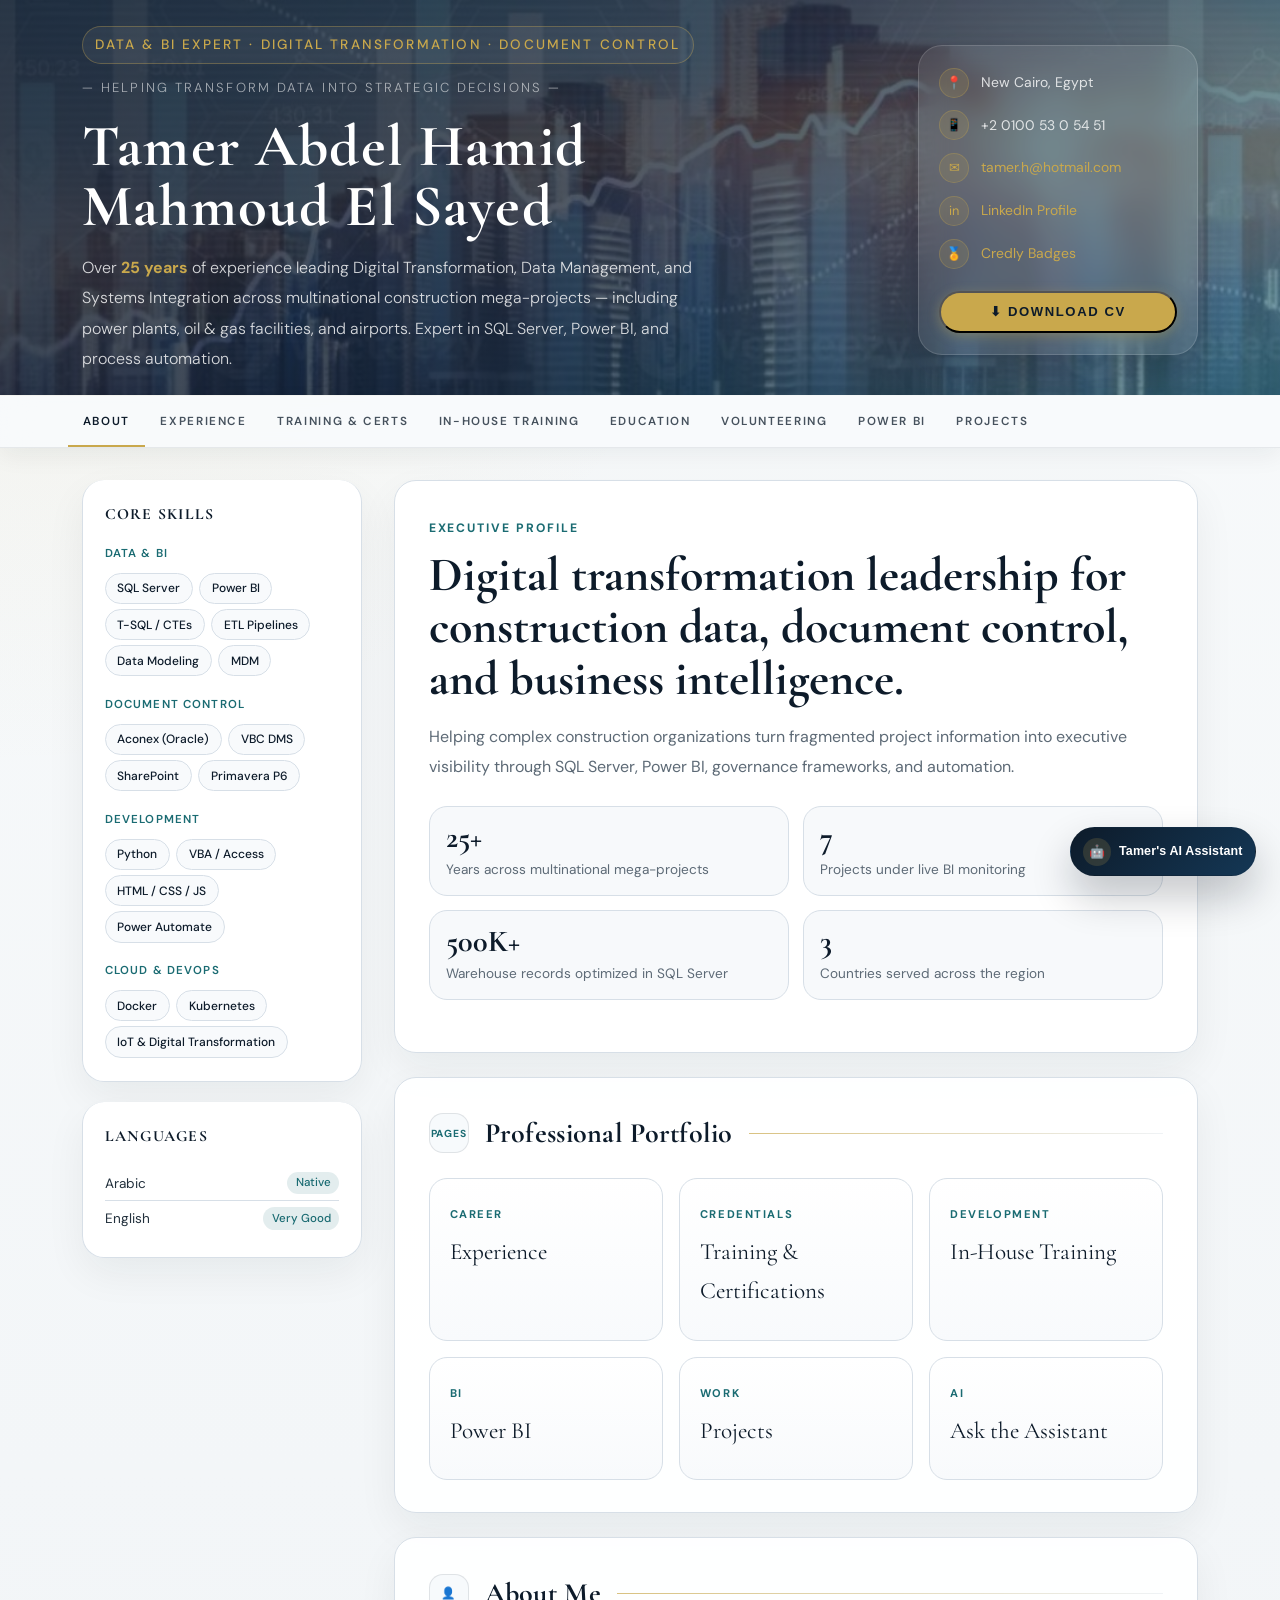
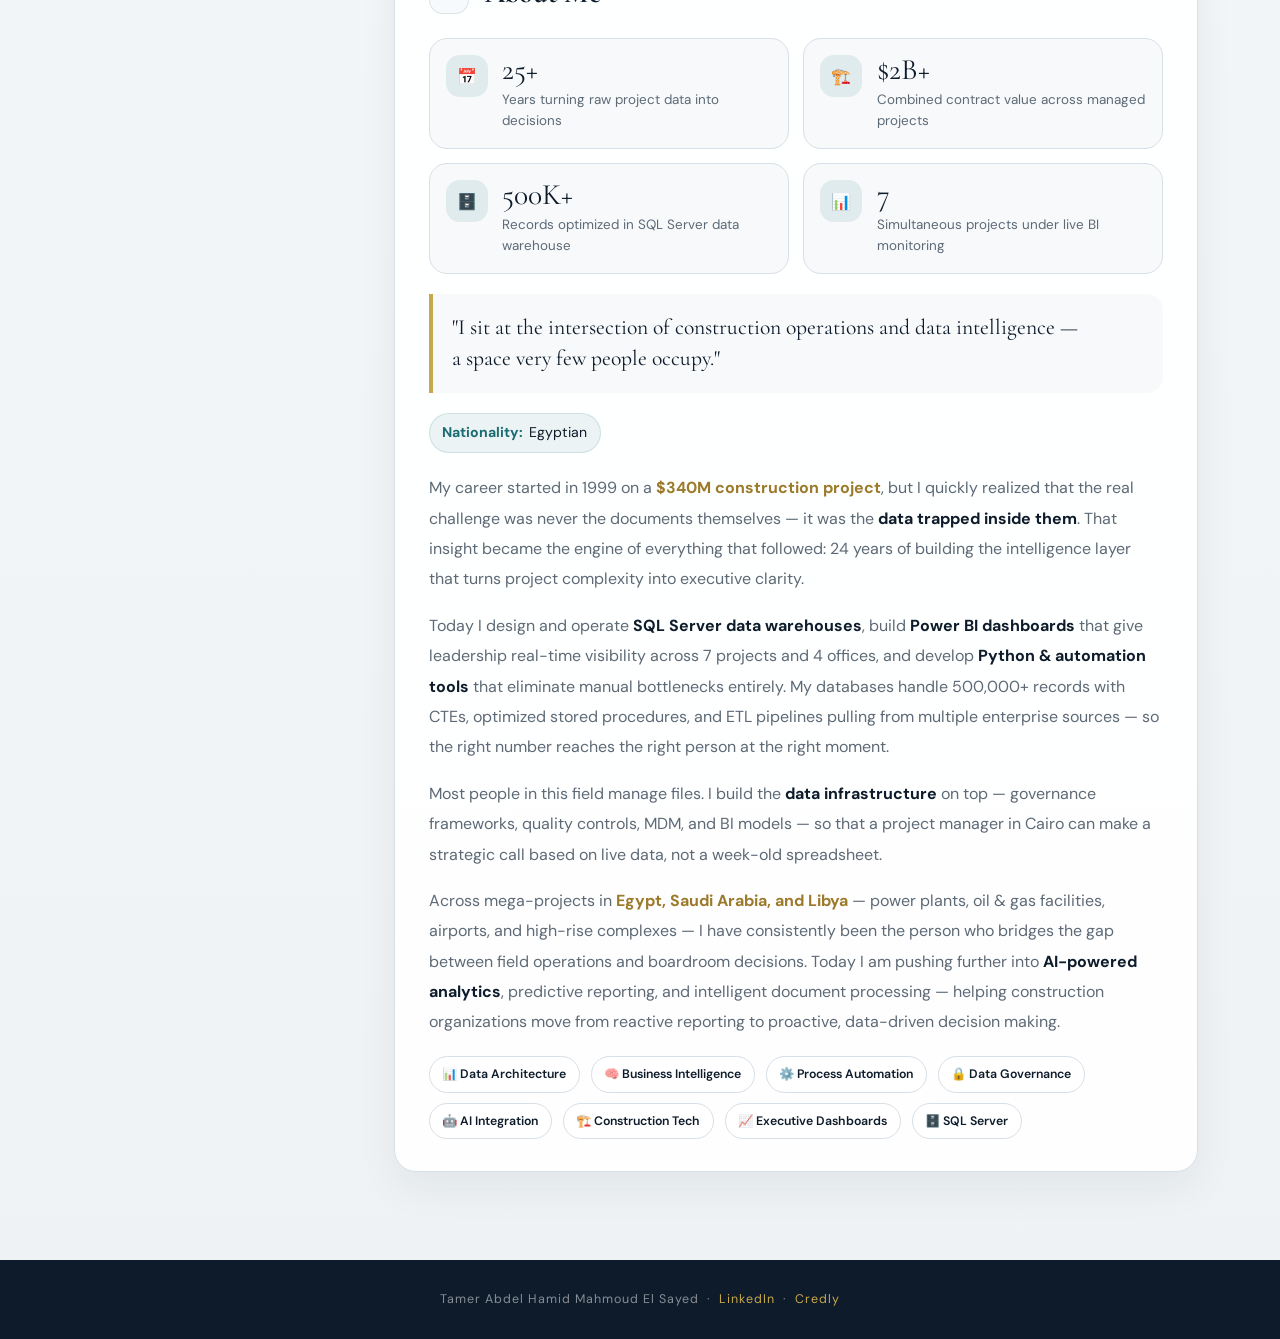
==== commit fe5262cf: "index.html" ====
--- a/index.html
+++ b/index.html
@@ -1,146 +1,146 @@
-﻿<!DOCTYPE html>
-<html lang="en">
-<head>
-  <meta charset="UTF-8" />
-  <meta name="viewport" content="width=device-width, initial-scale=1.0" />
-  <title>Tamer Abdel Hamid | Document & Data Control Manager</title>
-  <meta name="description" content="Document & Data Control Manager with 25+ years of experience in Digital Transformation, Power BI, SQL Server, and process automation across multinational construction mega-projects." />
-  <meta name="keywords" content="Tamer Abdel Hamid, Document Control Manager, Data Control, Digital Transformation, Power BI, SQL Server, Construction, Egypt, CCIC, Consolidated Contractors, Business Intelligence, Data Management, Process Automation" />
-  <meta name="author" content="Tamer Abdel Hamid Mahmoud El Sayed" />
-  <meta name="robots" content="index, follow" />
-  <meta name="theme-color" content="#0d1b2a" />
-  <link rel="canonical" href="https://iot-tamer.com/" />
-  <link rel="icon" href="favicon.ico" />
-
-  <meta property="og:type" content="profile" />
-  <meta property="og:title" content="Tamer Abdel Hamid | Document & Data Control Manager" />
-  <meta property="og:description" content="Document & Data Control Manager with 25+ years of experience in Digital Transformation, Power BI, SQL Server, and process automation across multinational construction mega-projects." />
-  <meta property="og:url" content="https://iot-tamer.com/" />
-  <meta property="og:image" content="https://iot-tamer.com/back.jpg" />
-  <meta property="og:locale" content="en_US" />
-  <meta property="og:site_name" content="Tamer Abdel Hamid | CV" />
-
-  <meta name="twitter:card" content="summary_large_image" />
-  <meta name="twitter:title" content="Tamer Abdel Hamid | Document & Data Control Manager" />
-  <meta name="twitter:description" content="Document & Data Control Manager with 25+ years of experience in Digital Transformation, Power BI, SQL Server, and process automation across multinational construction mega-projects." />
-  <meta name="twitter:image" content="https://iot-tamer.com/back.jpg" />
-
-  <meta name="google-site-verification" content="PASTE_YOUR_VERIFICATION_CODE_HERE" />
-
-  <script type="application/ld+json">
-  {
-    "@context": "https://schema.org",
-    "@type": "Person",
-    "name": "Tamer Abdel Hamid Mahmoud El Sayed",
-    "jobTitle": "Document & Data Control Manager | Digital Transformation Expert",
-    "description": "Document & Data Control Manager with 25+ years of experience in Digital Transformation, SQL Server, Power BI, and Process Automation across multinational construction mega-projects including power plants, oil and gas, airports, and buildings in Egypt, Saudi Arabia, and Libya.",
-    "url": "https://iot-tamer.com",
-    "image": "https://iot-tamer.com/back.jpg",
-    "email": "tamer.h@hotmail.com",
-    "telephone": "+20100530545",
-    "address": {
-      "@type": "PostalAddress",
-      "addressLocality": "New Cairo",
-      "addressCountry": "EG"
-    },
-    "sameAs": [
-      "http://eg.linkedin.com/in/tamerh",
-      "https://www.credly.com/users/tamer-abdel-hamid.e0a20dd9"
-    ]
-  }
-  </script>
-
-  <script async src="https://www.googletagmanager.com/gtag/js?id=G-G1JV777KQQ"></script>
-  <script>
-    window.dataLayer = window.dataLayer || [];
-    function gtag(){ dataLayer.push(arguments); }
-    gtag('js', new Date());
-    gtag('config', 'G-G1JV777KQQ', {
-      page_title: document.title,
-      page_location: window.location.href,
-      send_page_view: true
-    });
-
-    function trackAiQuery(query){
-      gtag('event', 'ai_query', {
-        event_category: 'AI Assistant',
-        event_label: query.substring(0, 100)
-      });
-    }
-
-    function trackCertView(certName){
-      gtag('event', 'cert_view', {
-        event_category: 'Certificate',
-        event_label: certName
-      });
-    }
-
-    function trackCvDownload(){
-      gtag('event', 'file_download', {
-        event_category: 'CV Download',
-        event_label: 'Tamer_CV_PDF'
-      });
-    }
-  </script>
-
-  <link href="https://fonts.googleapis.com/css2?family=Cormorant+Garamond:wght@300;400;600;700&family=DM+Sans:wght@300;400;500;600&display=swap" rel="stylesheet" />
-  <link rel="stylesheet" href="site.css" />
-</head>
-<body>
-<header>
-  <div class="header-bg-accent"></div>
-  <div class="header-inner">
-    <div class="header-left">
-      <p class="title-tag">Data &amp; BI Expert · Digital Transformation · Document Control</p>
-      <p class="header-subtitle">&#8212; Helping transform data into strategic decisions &#8212;</p>
-      <h1>Tamer Abdel Hamid<br/>Mahmoud El Sayed</h1>
-      <p class="summary" style="margin-top:1rem;">
-        Over <strong style="color:var(--gold)">25 years</strong> of experience leading Digital Transformation, Data Management, and Systems Integration across multinational construction mega-projects — including power plants, oil &amp; gas facilities, and airports. Expert in SQL Server, Power BI, and process automation.
-      </p>
-    </div>
-    <div class="header-contact">
-      <div class="contact-item">
-        <span class="icon">📍</span>
-        <span>New Cairo, Egypt</span>
-      </div>
-      <div class="contact-item">
-        <span class="icon">📱</span>
-        <span>+2 010 05305451</span>
-      </div>
-      <div class="contact-item">
-        <span class="icon">✉</span>
-        <!-- Email built by JS to survive Cloudflare obfuscation -->
-        <a id="hdr-email" href="#" style="color:var(--gold)"></a>
-        <script>
-          (function(){
-            var u = 'tamer.h';
-            var d = 'hotmail' + '.' + 'com';
-            var el = document.getElementById('hdr-email');
-            el.href = 'mail' + 'to:' + u + '@' + d;
-            el.textContent = u + '@' + d;
-          })();
-        </script>
-      </div>
-      <div class="contact-item">
-        <span class="icon">in</span>
-        <a href="http://eg.linkedin.com/in/tamerh" target="_blank">LinkedIn Profile</a>
-      </div>
-      <div class="contact-item">
-        <span class="icon">🏅</span>
-        <a href="https://www.credly.com/users/tamer-abdel-hamid.e0a20dd9" target="_blank">Credly Badges</a>
-      </div>
-      <div class="contact-item" style="margin-top:0.6rem;">
-        <button class="cv-download-btn" onclick="openCvModal()" type="button">
-          ⬇ Download CV
-        </button>
-      </div>
-
-    </div>
-  </div>
-</header>
-
-<nav aria-label="Site pages">
-  <ul>
+﻿<!DOCTYPE html>
+<html lang="en">
+<head>
+  <meta charset="UTF-8" />
+  <meta name="viewport" content="width=device-width, initial-scale=1.0" />
+  <title>Tamer Abdel Hamid | Document & Data Control Manager</title>
+  <meta name="description" content="Document & Data Control Manager with 25+ years of experience in Digital Transformation, Power BI, SQL Server, and process automation across multinational construction mega-projects." />
+  <meta name="keywords" content="Tamer Abdel Hamid, Document Control Manager, Data Control, Digital Transformation, Power BI, SQL Server, Construction, Egypt, CCIC, Consolidated Contractors, Business Intelligence, Data Management, Process Automation" />
+  <meta name="author" content="Tamer Abdel Hamid Mahmoud El Sayed" />
+  <meta name="robots" content="index, follow" />
+  <meta name="theme-color" content="#0d1b2a" />
+  <link rel="canonical" href="https://iot-tamer.com/" />
+  <link rel="icon" href="favicon.ico" />
+
+  <meta property="og:type" content="profile" />
+  <meta property="og:title" content="Tamer Abdel Hamid | Document & Data Control Manager" />
+  <meta property="og:description" content="Document & Data Control Manager with 25+ years of experience in Digital Transformation, Power BI, SQL Server, and process automation across multinational construction mega-projects." />
+  <meta property="og:url" content="https://iot-tamer.com/" />
+  <meta property="og:image" content="https://iot-tamer.com/back.jpg" />
+  <meta property="og:locale" content="en_US" />
+  <meta property="og:site_name" content="Tamer Abdel Hamid | CV" />
+
+  <meta name="twitter:card" content="summary_large_image" />
+  <meta name="twitter:title" content="Tamer Abdel Hamid | Document & Data Control Manager" />
+  <meta name="twitter:description" content="Document & Data Control Manager with 25+ years of experience in Digital Transformation, Power BI, SQL Server, and process automation across multinational construction mega-projects." />
+  <meta name="twitter:image" content="https://iot-tamer.com/back.jpg" />
+
+  <meta name="google-site-verification" content="PASTE_YOUR_VERIFICATION_CODE_HERE" />
+
+  <script type="application/ld+json">
+  {
+    "@context": "https://schema.org",
+    "@type": "Person",
+    "name": "Tamer Abdel Hamid Mahmoud El Sayed",
+    "jobTitle": "Document & Data Control Manager | Digital Transformation Expert",
+    "description": "Document & Data Control Manager with 25+ years of experience in Digital Transformation, SQL Server, Power BI, and Process Automation across multinational construction mega-projects including power plants, oil and gas, airports, and buildings in Egypt, Saudi Arabia, and Libya.",
+    "url": "https://iot-tamer.com",
+    "image": "https://iot-tamer.com/back.jpg",
+    "email": "tamer.h@hotmail.com",
+    "telephone": "+20100530545",
+    "address": {
+      "@type": "PostalAddress",
+      "addressLocality": "New Cairo",
+      "addressCountry": "EG"
+    },
+    "sameAs": [
+      "http://eg.linkedin.com/in/tamerh",
+      "https://www.credly.com/users/tamer-abdel-hamid.e0a20dd9"
+    ]
+  }
+  </script>
+
+  <script async src="https://www.googletagmanager.com/gtag/js?id=G-G1JV777KQQ"></script>
+  <script>
+    window.dataLayer = window.dataLayer || [];
+    function gtag(){ dataLayer.push(arguments); }
+    gtag('js', new Date());
+    gtag('config', 'G-G1JV777KQQ', {
+      page_title: document.title,
+      page_location: window.location.href,
+      send_page_view: true
+    });
+
+    function trackAiQuery(query){
+      gtag('event', 'ai_query', {
+        event_category: 'AI Assistant',
+        event_label: query.substring(0, 100)
+      });
+    }
+
+    function trackCertView(certName){
+      gtag('event', 'cert_view', {
+        event_category: 'Certificate',
+        event_label: certName
+      });
+    }
+
+    function trackCvDownload(){
+      gtag('event', 'file_download', {
+        event_category: 'CV Download',
+        event_label: 'Tamer_CV_PDF'
+      });
+    }
+  </script>
+
+  <link href="https://fonts.googleapis.com/css2?family=Cormorant+Garamond:wght@300;400;600;700&family=DM+Sans:wght@300;400;500;600&display=swap" rel="stylesheet" />
+  <link rel="stylesheet" href="site.css" />
+</head>
+<body>
+<header>
+  <div class="header-bg-accent"></div>
+  <div class="header-inner">
+    <div class="header-left">
+      <p class="title-tag">Data &amp; BI Expert · Digital Transformation · Document Control</p>
+      <p class="header-subtitle">&#8212; Helping transform data into strategic decisions &#8212;</p>
+      <h1>Tamer Abdel Hamid<br/>Mahmoud El Sayed</h1>
+      <p class="summary" style="margin-top:1rem;">
+        Over <strong style="color:var(--gold)">25 years</strong> of experience leading Digital Transformation, Data Management, and Systems Integration across multinational construction mega-projects — including power plants, oil &amp; gas facilities, and airports. Expert in SQL Server, Power BI, and process automation.
+      </p>
+    </div>
+    <div class="header-contact">
+      <div class="contact-item">
+        <span class="icon">📍</span>
+        <span>New Cairo, Egypt</span>
+      </div>
+      <div class="contact-item">
+        <span class="icon">📱</span>
+        <span>+2 0100 53 0 54 51</span>
+      </div>
+      <div class="contact-item">
+        <span class="icon">✉</span>
+        <!-- Email built by JS to survive Cloudflare obfuscation -->
+        <a id="hdr-email" href="#" style="color:var(--gold)"></a>
+        <script>
+          (function(){
+            var u = 'tamer.h';
+            var d = 'hotmail' + '.' + 'com';
+            var el = document.getElementById('hdr-email');
+            el.href = 'mail' + 'to:' + u + '@' + d;
+            el.textContent = u + '@' + d;
+          })();
+        </script>
+      </div>
+      <div class="contact-item">
+        <span class="icon">in</span>
+        <a href="http://eg.linkedin.com/in/tamerh" target="_blank">LinkedIn Profile</a>
+      </div>
+      <div class="contact-item">
+        <span class="icon">🏅</span>
+        <a href="https://www.credly.com/users/tamer-abdel-hamid.e0a20dd9" target="_blank">Credly Badges</a>
+      </div>
+      <div class="contact-item" style="margin-top:0.6rem;">
+        <button class="cv-download-btn" onclick="openCvModal()" type="button">
+          ⬇ Download CV
+        </button>
+      </div>
+
+    </div>
+  </div>
+</header>
+
+<nav aria-label="Site pages">
+  <ul>
     <li><a href="index.html" aria-current="page">About</a></li>
     <li><a href="experience.html">Experience</a></li>
     <li><a href="certifications.html">Training &amp; Certs</a></li>
@@ -148,349 +148,353 @@
     <li><a href="education.html">Education</a></li>
     <li><a href="volunteering.html">Volunteering</a></li>
     <li><a href="powerbi.html">Power BI</a></li>
-    <li><a href="projects.html">Projects</a></li>
-  </ul>
-</nav>
-
-<main>
-<aside class="sidebar">
-
-    <div class="sidebar-section">
-      <h3>Core Skills</h3>
-
-      <div class="skill-group">
-        <p class="skill-group-title">Data &amp; BI</p>
-        <span class="skill-pill">SQL Server</span>
-        <span class="skill-pill">Power BI</span>
-        <span class="skill-pill">T-SQL / CTEs</span>
-        <span class="skill-pill">ETL Pipelines</span>
-        <span class="skill-pill">Data Modeling</span>
-        <span class="skill-pill">MDM</span>
-      </div>
-
-      <div class="skill-group">
-        <p class="skill-group-title">Document Control</p>
-        <span class="skill-pill">Aconex (Oracle)</span>
-        <span class="skill-pill">VBC DMS</span>
-        <span class="skill-pill">SharePoint</span>
-        <span class="skill-pill">Primavera P6</span>
-      </div>
-
-      <div class="skill-group">
-        <p class="skill-group-title">Development</p>
-        <span class="skill-pill">Python</span>
-        <span class="skill-pill">VBA / Access</span>
-        <span class="skill-pill">HTML / CSS / JS</span>
-        <span class="skill-pill">Power Automate</span>
-      </div>
-
-      <div class="skill-group">
-        <p class="skill-group-title">Cloud &amp; DevOps</p>
-        <span class="skill-pill">Docker</span>
-        <span class="skill-pill">Kubernetes</span>
-        <span class="skill-pill">IoT &amp; Digital Transformation</span>
-      </div>
-    </div>
-
-    <div class="sidebar-section">
-      <h3>Languages</h3>
-      <div class="lang-row">
-        <span>Arabic</span>
-        <span class="lang-level">Native</span>
-      </div>
-      <div class="lang-row">
-        <span>English</span>
-        <span class="lang-level">Very Good</span>
-      </div>
-    </div>
-
-  </aside>
-
-  <div class="content">
-    <section class="section home-hero">
-      <div class="home-hero-copy">
-        <p class="home-eyebrow">Executive Profile</p>
-        <h2>Digital transformation leadership for construction data, document control, and business intelligence.</h2>
-        <p class="home-lead">
-          Helping complex construction organizations turn fragmented project information into executive visibility through SQL Server, Power BI, governance frameworks, and automation.
-        </p>
-        <div class="home-metrics">
-          <div class="home-metric">
-            <strong>25+</strong>
-            <span>Years across multinational mega-projects</span>
-          </div>
-          <div class="home-metric">
-            <strong>7</strong>
-            <span>Projects under live BI monitoring</span>
-          </div>
-          <div class="home-metric">
-            <strong>500K+</strong>
-            <span>Warehouse records optimized in SQL Server</span>
-          </div>
-          <div class="home-metric">
-            <strong>3</strong>
-            <span>Countries served across the region</span>
-          </div>
-        </div>
-      </div>
-    </section>
-    <section class="section home-directory">
-      <div class="section-heading">
-        <div class="icon-badge">Pages</div>
-        <h2>Professional Portfolio</h2>
-        <div class="line"></div>
-      </div>
-      <div class="page-links">
-        <a class="page-link-card" href="experience.html">
-          <span class="page-link-kicker">Career</span>
-          <span class="page-link-title">Experience</span>
-        </a>
-        <a class="page-link-card" href="certifications.html">
-          <span class="page-link-kicker">Credentials</span>
-          <span class="page-link-title">Training &amp; Certifications</span>
-        </a>
-        <a class="page-link-card" href="inhouse-training.html">
-          <span class="page-link-kicker">Development</span>
-          <span class="page-link-title">In-House Training</span>
-        </a>
-        <a class="page-link-card" href="powerbi.html">
-          <span class="page-link-kicker">BI</span>
-          <span class="page-link-title">Power BI</span>
-        </a>
-        <a class="page-link-card" href="projects.html">
-          <span class="page-link-kicker">Work</span>
-          <span class="page-link-title">Projects</span>
-        </a>
-        <button class="page-link-card" type="button" data-ai-open="true">
-          <span class="page-link-kicker">AI</span>
-          <span class="page-link-title">Ask the Assistant</span>
-        </button>
-      </div>
+    <li><a href="projects.html">Projects</a></li>
+  </ul>
+</nav>
+
+<main>
+<aside class="sidebar">
+
+    <div class="sidebar-section">
+      <h3>Core Skills</h3>
+
+      <div class="skill-group">
+        <p class="skill-group-title">Data &amp; BI</p>
+        <span class="skill-pill">SQL Server</span>
+        <span class="skill-pill">Power BI</span>
+        <span class="skill-pill">T-SQL / CTEs</span>
+        <span class="skill-pill">ETL Pipelines</span>
+        <span class="skill-pill">Data Modeling</span>
+        <span class="skill-pill">MDM</span>
+      </div>
+
+      <div class="skill-group">
+        <p class="skill-group-title">Document Control</p>
+        <span class="skill-pill">Aconex (Oracle)</span>
+        <span class="skill-pill">VBC DMS</span>
+        <span class="skill-pill">SharePoint</span>
+        <span class="skill-pill">Primavera P6</span>
+      </div>
+
+      <div class="skill-group">
+        <p class="skill-group-title">Development</p>
+        <span class="skill-pill">Python</span>
+        <span class="skill-pill">VBA / Access</span>
+        <span class="skill-pill">HTML / CSS / JS</span>
+        <span class="skill-pill">Power Automate</span>
+      </div>
+
+      <div class="skill-group">
+        <p class="skill-group-title">Cloud &amp; DevOps</p>
+        <span class="skill-pill">Docker</span>
+        <span class="skill-pill">Kubernetes</span>
+        <span class="skill-pill">IoT &amp; Digital Transformation</span>
+      </div>
+    </div>
+
+    <div class="sidebar-section">
+      <h3>Languages</h3>
+      <div class="lang-row">
+        <span>Arabic</span>
+        <span class="lang-level">Native</span>
+      </div>
+      <div class="lang-row">
+        <span>English</span>
+        <span class="lang-level">Very Good</span>
+      </div>
+    </div>
+
+  </aside>
+
+  <div class="content">
+    <section class="section home-hero">
+      <div class="home-hero-copy">
+        <p class="home-eyebrow">Executive Profile</p>
+        <h2>Digital transformation leadership for construction data, document control, and business intelligence.</h2>
+        <p class="home-lead">
+          Helping complex construction organizations turn fragmented project information into executive visibility through SQL Server, Power BI, governance frameworks, and automation.
+        </p>
+        <div class="home-metrics">
+          <div class="home-metric">
+            <strong>25+</strong>
+            <span>Years across multinational mega-projects</span>
+          </div>
+          <div class="home-metric">
+            <strong>7</strong>
+            <span>Projects under live BI monitoring</span>
+          </div>
+          <div class="home-metric">
+            <strong>500K+</strong>
+            <span>Warehouse records optimized in SQL Server</span>
+          </div>
+          <div class="home-metric">
+            <strong>3</strong>
+            <span>Countries served across the region</span>
+          </div>
+        </div>
+      </div>
     </section>
-<section class="section" id="about">
-      <div class="section-heading">
-        <div class="icon-badge">👤</div>
-        <h2>About Me</h2>
-        <div class="line"></div>
-      </div>
-
-      <!-- Stats grid -->
-      <div class="about-grid">
-        <div class="about-stat">
-          <div class="stat-icon">📅</div>
-          <div>
-            <div class="stat-number">25+</div>
-            <div class="stat-label">Years turning raw project data into decisions</div>
-          </div>
-        </div>
-        <div class="about-stat">
-          <div class="stat-icon">🏗️</div>
-          <div>
-            <div class="stat-number">$2B+</div>
-            <div class="stat-label">Combined contract value across managed projects</div>
-          </div>
-        </div>
-        <div class="about-stat">
-          <div class="stat-icon">🗄️</div>
-          <div>
-            <div class="stat-number">500K+</div>
-            <div class="stat-label">Records optimized in SQL Server data warehouse</div>
-          </div>
-        </div>
-        <div class="about-stat">
-          <div class="stat-icon">📊</div>
-          <div>
-            <div class="stat-number">7</div>
-            <div class="stat-label">Simultaneous projects under live BI monitoring</div>
-          </div>
-        </div>
-      </div>
-
-      <!-- Brand quote -->
-      <div class="about-quote">
-        "I sit at the intersection of construction operations and data intelligence —<br/>
-        a space very few people occupy."
-      </div>
-
-      <p class="about-fact"><strong>Nationality:</strong> Egyptian</p>
-
-      <!-- Narrative -->
-      <div class="about-body">
-        <p>
-          My career started in 1999 on a <span class="gold">$340M construction project</span>,
-          but I quickly realized that the real challenge was never the documents themselves —
-          it was the <span class="highlight">data trapped inside them</span>.
-          That insight became the engine of everything that followed: 24 years of building
-          the intelligence layer that turns project complexity into executive clarity.
-        </p>
-
-        <p>
-          Today I design and operate <span class="highlight">SQL Server data warehouses</span>,
-          build <span class="highlight">Power BI dashboards</span> that give leadership
-          real-time visibility across 7 projects and 4 offices, and develop
-          <span class="highlight">Python & automation tools</span> that eliminate manual
-          bottlenecks entirely. My databases handle 500,000+ records with CTEs,
-          optimized stored procedures, and ETL pipelines pulling from multiple enterprise sources —
-          so the right number reaches the right person at the right moment.
-        </p>
-
-        <p>
-          Most people in this field manage files. I build the
-          <span class="highlight">data infrastructure</span> on top —
-          governance frameworks, quality controls, MDM, and BI models —
-          so that a project manager in Cairo can make a strategic call based on live data,
-          not a week-old spreadsheet.
-        </p>
-
-        <p>
-          Across mega-projects in <span class="gold">Egypt, Saudi Arabia, and Libya</span> —
-          power plants, oil &amp; gas facilities, airports, and high-rise complexes —
-          I have consistently been the person who bridges the gap between
-          field operations and boardroom decisions.
-          Today I am pushing further into <span class="highlight">AI-powered analytics</span>,
-          predictive reporting, and intelligent document processing —
-          helping construction organizations move from reactive reporting
-          to proactive, data-driven decision making.
-        </p>
-      </div>
-
-      <!-- Identity tags -->
-      <div class="about-tags">
-        <span class="about-tag">📊 Data Architecture</span>
-        <span class="about-tag">🧠 Business Intelligence</span>
-        <span class="about-tag">⚙️ Process Automation</span>
-        <span class="about-tag">🔒 Data Governance</span>
-        <span class="about-tag">🤖 AI Integration</span>
-        <span class="about-tag">🏗️ Construction Tech</span>
-        <span class="about-tag">📈 Executive Dashboards</span>
-        <span class="about-tag">🗄️ SQL Server</span>
-      </div>
-
-    </section>
-  </div><!-- /content -->
-</main>
-
-<footer>
-  <p>Tamer Abdel Hamid Mahmoud El Sayed &nbsp;·&nbsp;
-     <a href="http://eg.linkedin.com/in/tamerh">LinkedIn</a> &nbsp;·&nbsp;
-     <a href="https://www.credly.com/users/tamer-abdel-hamid.e0a20dd9">Credly</a>
-  </p>
-</footer>
-
-<div id="cert-overlay" role="dialog" aria-modal="true" aria-label="Certificate viewer">
-  <div class="overlay-inner">
-    <button id="cert-close" aria-label="Close">&#x2715;</button>
-    <img id="cert-img" src="" alt="Certificate"/>
-  </div>
-</div>
-
-<div id="dash-overlay">
-  <div class="dash-modal">
-    <button id="dash-close" onclick="closeDash()">&#x2715;</button>
-    <div class="dash-title" id="dash-title">Dashboard screenshot</div>
-    <img id="dash-img" src="" alt="Dashboard screenshot"/>
-    <div class="dash-nav">
-      <button onclick="dashNav(-1)">&#8592; Prev</button>
-      <span class="dash-counter" id="dash-counter">1 / 1</span>
-      <button onclick="dashNav(1)">Next &#8594;</button>
-    </div>
-  </div>
-</div>
-
-<div id="cv-modal" role="dialog" aria-modal="true" aria-labelledby="cv-modal-title" style="
-  display:none; position:fixed; inset:0; z-index:99999;
-  background:rgba(10,20,35,0.72); backdrop-filter:blur(4px);
-  align-items:center; justify-content:center; padding:1rem;">
-  <div style="
-    background:#fff; border-radius:14px; padding:2rem 2rem 1.6rem;
-    max-width:400px; width:100%; box-shadow:0 20px 60px rgba(0,0,0,0.25);
-    position:relative; animation: cvModalIn 0.25s ease;">
-    <button onclick="closeCvModal()" aria-label="Close" style="
-      position:absolute; top:0.8rem; right:0.9rem;
-      background:none; border:none; font-size:1.3rem;
-      cursor:pointer; color:#888; line-height:1;">✕</button>
-    <div style="text-align:center; margin-bottom:1.2rem;">
-      <div style="font-size:2rem; margin-bottom:0.4rem;">📄</div>
-      <p id="cv-modal-title" style="font-family:'Cormorant Garamond',serif; font-size:1.35rem; font-weight:700; color:#0d1b2a; margin:0 0 0.3rem;">Request Full CV</p>
-      <p style="font-size:0.8rem; color:#6b7a8d; margin:0;">Enter your email and the CV will be sent to you directly.</p>
-    </div>
-    <div id="cv-form-area">
-      <input id="cv-email-input" type="email" placeholder="your@email.com" autocomplete="email" style="
-        width:100%; box-sizing:border-box;
-        border:1.5px solid #d0d8e4; border-radius:8px;
-        padding:0.65rem 0.9rem; font-size:0.9rem; color:#0d1b2a;
-        outline:none; transition:border 0.2s; margin-bottom:0.5rem;"
-        onfocus="this.style.borderColor='#1a6b72'"
-        onblur="this.style.borderColor='#d0d8e4'"
-        onkeydown="if(event.key==='Enter') submitCvRequest()"/>
-      <p id="cv-email-err" style="display:none; color:#c0392b; font-size:0.75rem; margin:0 0 0.5rem; padding-left:0.2rem;"></p>
-      <button onclick="submitCvRequest()" id="cv-send-btn" type="button" style="
-        width:100%; background:#c9a84c; color:#0d1b2a;
-        border:none; border-radius:8px; padding:0.7rem;
-        font-weight:700; font-size:0.85rem; letter-spacing:0.06em;
-        text-transform:uppercase; cursor:pointer;
-        transition:background 0.2s, transform 0.15s;
-        box-shadow:0 3px 12px rgba(201,168,76,0.35);"
-        onmouseover="this.style.background='#e0bc5a'"
-        onmouseout="this.style.background='#c9a84c'">
-        Send Me the CV
-      </button>
-      <p style="font-size:0.72rem; color:#9aa5b4; text-align:center; margin:0.7rem 0 0;">
-        Your email is only used to send the CV. No spam, ever.
-      </p>
-    </div>
-    <div id="cv-success-area" style="display:none; text-align:center; padding:0.5rem 0 0.3rem;">
-      <div style="font-size:2.4rem; margin-bottom:0.5rem;">✅</div>
-      <p style="font-family:'Cormorant Garamond',serif; font-size:1.2rem; font-weight:700; color:#0d1b2a; margin:0 0 0.4rem;">Request Received!</p>
-      <p id="cv-success-msg" style="font-size:0.82rem; color:#4a5568; margin:0 0 1rem;"></p>
-      <button onclick="closeCvModal()" style="
-        background:#0d1b2a; color:#fff; border:none; border-radius:8px;
-        padding:0.55rem 1.4rem; font-size:0.82rem; font-weight:600;
-        cursor:pointer; transition:background 0.2s;"
-        onmouseover="this.style.background='#1a6b72'"
-        onmouseout="this.style.background='#0d1b2a'">Close</button>
-    </div>
-  </div>
-</div>
-
-<div id="ai-widget">
-  <div class="ai-widget-panel" id="ai-widget-panel" role="dialog" aria-modal="false" aria-labelledby="ai-widget-title">
-    <div class="ai-wrap">
-      <div class="ai-topbar">
-        <div class="ai-topbar-main">
-          <div class="ai-avatar">&#129302;</div>
-          <div class="ai-topbar-info">
-            <p class="ai-name" id="ai-widget-title">Tamer&#39;s AI Assistant</p>
-            <p class="ai-status">Online &middot; Powered by Claude</p>
-          </div>
-        </div>
-        <button class="ai-topbar-close" type="button" data-ai-close aria-label="Close assistant">&#x2715;</button>
-      </div>
-      <div id="ai-messages">
-        <div class="msg bot">&#128075; Hello! I&#39;m Tamer&#39;s AI assistant. Ask me anything about his experience, skills, certifications, or projects!</div>
-      </div>
-      <div class="ai-suggestions">
-        <button onclick="askSuggestion(this)">What are his top skills?</button>
-        <button onclick="askSuggestion(this)">Describe his experience</button>
-        <button onclick="askSuggestion(this)">What certifications does he have?</button>
-        <button onclick="askSuggestion(this)">Is he open to opportunities?</button>
-      </div>
-      <div class="ai-inputbar">
-        <input id="ai-input" type="text" placeholder="Ask about Tamer&#39;s experience, skills, projects&#8230;" autocomplete="off" />
-        <button id="ai-send" onclick="sendAiMessage()">Send &#10148;</button>
-      </div>
-    </div>
-  </div>
-  <button class="ai-widget-toggle" type="button" data-ai-toggle aria-expanded="false" aria-controls="ai-widget-panel">
-    <span class="ai-widget-toggle-icon">&#129302;</span>
-    <span class="ai-widget-toggle-copy">
-      <span class="ai-widget-toggle-title">Tamer&#39;s AI Assistant</span>
-    </span>
-  </button>
-</div>
-
-<script src="https://cdn.jsdelivr.net/npm/@emailjs/browser@4/dist/email.min.js"></script>
-<script src="ai-image-context.js"></script>
-<script src="site.js"></script>
-</body>
+    <section class="section home-directory">
+      <div class="section-heading">
+        <div class="icon-badge">Pages</div>
+        <h2>Professional Portfolio</h2>
+        <div class="line"></div>
+      </div>
+      <div class="page-links">
+        <a class="page-link-card" href="experience.html">
+          <span class="page-link-kicker">Career</span>
+          <span class="page-link-title">Experience</span>
+        </a>
+        <a class="page-link-card" href="certifications.html">
+          <span class="page-link-kicker">Credentials</span>
+          <span class="page-link-title">Training &amp; Certifications</span>
+        </a>
+        <a class="page-link-card" href="inhouse-training.html">
+          <span class="page-link-kicker">Development</span>
+          <span class="page-link-title">In-House Training</span>
+        </a>
+        <a class="page-link-card" href="powerbi.html">
+          <span class="page-link-kicker">BI</span>
+          <span class="page-link-title">Power BI</span>
+        </a>
+        <a class="page-link-card" href="projects.html">
+          <span class="page-link-kicker">Work</span>
+          <span class="page-link-title">Projects</span>
+        </a>
+        <button class="page-link-card" type="button" data-ai-open="true">
+          <span class="page-link-kicker">AI</span>
+          <span class="page-link-title">Ask the Assistant</span>
+        </button>
+      </div>
+    </section>
+<section class="section" id="about">
+      <div class="section-heading">
+        <div class="icon-badge">👤</div>
+        <h2>About Me</h2>
+        <div class="line"></div>
+      </div>
+
+      <!-- Stats grid -->
+      <div class="about-grid">
+        <div class="about-stat">
+          <div class="stat-icon">📅</div>
+          <div>
+            <div class="stat-number">25+</div>
+            <div class="stat-label">Years turning raw project data into decisions</div>
+          </div>
+        </div>
+        <div class="about-stat">
+          <div class="stat-icon">🏗️</div>
+          <div>
+            <div class="stat-number">$2B+</div>
+            <div class="stat-label">Combined contract value across managed projects</div>
+          </div>
+        </div>
+        <div class="about-stat">
+          <div class="stat-icon">🗄️</div>
+          <div>
+            <div class="stat-number">500K+</div>
+            <div class="stat-label">Records optimized in SQL Server data warehouse</div>
+          </div>
+        </div>
+        <div class="about-stat">
+          <div class="stat-icon">📊</div>
+          <div>
+            <div class="stat-number">7</div>
+            <div class="stat-label">Simultaneous projects under live BI monitoring</div>
+          </div>
+        </div>
+      </div>
+
+      <!-- Brand quote -->
+      <div class="about-quote">
+        "I sit at the intersection of construction operations and data intelligence —<br/>
+        a space very few people occupy."
+      </div>
+
+      <p class="about-fact"><strong>Nationality:</strong> Egyptian</p>
+
+      <!-- Narrative -->
+      <div class="about-body">
+        <p>
+          My career started in 1999 on a <span class="gold">$340M construction project</span>,
+          but I quickly realized that the real challenge was never the documents themselves —
+          it was the <span class="highlight">data trapped inside them</span>.
+          That insight became the engine of everything that followed: 24 years of building
+          the intelligence layer that turns project complexity into executive clarity.
+        </p>
+
+        <p>
+          Today I design and operate <span class="highlight">SQL Server data warehouses</span>,
+          build <span class="highlight">Power BI dashboards</span> that give leadership
+          real-time visibility across 7 projects and 4 offices, and develop
+          <span class="highlight">Python & automation tools</span> that eliminate manual
+          bottlenecks entirely. My databases handle 500,000+ records with CTEs,
+          optimized stored procedures, and ETL pipelines pulling from multiple enterprise sources —
+          so the right number reaches the right person at the right moment.
+        </p>
+
+        <p>
+          Most people in this field manage files. I build the
+          <span class="highlight">data infrastructure</span> on top —
+          governance frameworks, quality controls, MDM, and BI models —
+          so that a project manager in Cairo can make a strategic call based on live data,
+          not a week-old spreadsheet.
+        </p>
+
+        <p>
+          Across mega-projects in <span class="gold">Egypt, Saudi Arabia, and Libya</span> —
+          power plants, oil &amp; gas facilities, airports, and high-rise complexes —
+          I have consistently been the person who bridges the gap between
+          field operations and boardroom decisions.
+          Today I am pushing further into <span class="highlight">AI-powered analytics</span>,
+          predictive reporting, and intelligent document processing —
+          helping construction organizations move from reactive reporting
+          to proactive, data-driven decision making.
+        </p>
+      </div>
+
+      <!-- Identity tags -->
+      <div class="about-tags">
+        <span class="about-tag">📊 Data Architecture</span>
+        <span class="about-tag">🧠 Business Intelligence</span>
+        <span class="about-tag">⚙️ Process Automation</span>
+        <span class="about-tag">🔒 Data Governance</span>
+        <span class="about-tag">🤖 AI Integration</span>
+        <span class="about-tag">🏗️ Construction Tech</span>
+        <span class="about-tag">📈 Executive Dashboards</span>
+        <span class="about-tag">🗄️ SQL Server</span>
+      </div>
+
+    </section>
+  </div><!-- /content -->
+</main>
+
+<footer>
+  <p>Tamer Abdel Hamid Mahmoud El Sayed &nbsp;·&nbsp;
+     <a href="http://eg.linkedin.com/in/tamerh">LinkedIn</a> &nbsp;·&nbsp;
+     <a href="https://www.credly.com/users/tamer-abdel-hamid.e0a20dd9">Credly</a>
+  </p>
+</footer>
+
+<div id="cert-overlay" role="dialog" aria-modal="true" aria-label="Certificate viewer">
+  <div class="overlay-inner">
+    <div class="overlay-actions">
+      <button id="cert-ask-ai" class="overlay-ai-btn" type="button" onclick="return openAiFromCurrentVisual(event,'What does this screenshot show?','certificate')">Ask AI About This</button>
+    </div>
+    <button id="cert-close" aria-label="Close">&#x2715;</button>
+    <img id="cert-img" src="" alt="Certificate"/>
+  </div>
+</div>
+
+<div id="dash-overlay">
+  <div class="dash-modal">
+    <button id="dash-close" onclick="closeDash()">&#x2715;</button>
+    <div class="dash-title" id="dash-title">Dashboard screenshot</div>
+    <img id="dash-img" src="" alt="Dashboard screenshot"/>
+    <div class="dash-nav">
+      <button onclick="dashNav(-1)">&#8592; Prev</button>
+      <span class="dash-counter" id="dash-counter">1 / 1</span>
+      <button onclick="dashNav(1)">Next &#8594;</button>
+      <button id="dash-ask-ai" class="overlay-ai-btn" type="button" onclick="return openAiFromCurrentVisual(event,'What does this screenshot show?','visual')">Ask AI About This</button>
+    </div>
+  </div>
+</div>
+
+<div id="cv-modal" role="dialog" aria-modal="true" aria-labelledby="cv-modal-title" style="
+  display:none; position:fixed; inset:0; z-index:99999;
+  background:rgba(10,20,35,0.72); backdrop-filter:blur(4px);
+  align-items:center; justify-content:center; padding:1rem;">
+  <div style="
+    background:#fff; border-radius:14px; padding:2rem 2rem 1.6rem;
+    max-width:400px; width:100%; box-shadow:0 20px 60px rgba(0,0,0,0.25);
+    position:relative; animation: cvModalIn 0.25s ease;">
+    <button onclick="closeCvModal()" aria-label="Close" style="
+      position:absolute; top:0.8rem; right:0.9rem;
+      background:none; border:none; font-size:1.3rem;
+      cursor:pointer; color:#888; line-height:1;">✕</button>
+    <div style="text-align:center; margin-bottom:1.2rem;">
+      <div style="font-size:2rem; margin-bottom:0.4rem;">📄</div>
+      <p id="cv-modal-title" style="font-family:'Cormorant Garamond',serif; font-size:1.35rem; font-weight:700; color:#0d1b2a; margin:0 0 0.3rem;">Request Full CV</p>
+      <p style="font-size:0.8rem; color:#6b7a8d; margin:0;">Enter your email and the CV will be sent to you directly.</p>
+    </div>
+    <div id="cv-form-area">
+      <input id="cv-email-input" type="email" placeholder="your@email.com" autocomplete="email" style="
+        width:100%; box-sizing:border-box;
+        border:1.5px solid #d0d8e4; border-radius:8px;
+        padding:0.65rem 0.9rem; font-size:0.9rem; color:#0d1b2a;
+        outline:none; transition:border 0.2s; margin-bottom:0.5rem;"
+        onfocus="this.style.borderColor='#1a6b72'"
+        onblur="this.style.borderColor='#d0d8e4'"
+        onkeydown="if(event.key==='Enter') submitCvRequest()"/>
+      <p id="cv-email-err" style="display:none; color:#c0392b; font-size:0.75rem; margin:0 0 0.5rem; padding-left:0.2rem;"></p>
+      <button onclick="submitCvRequest()" id="cv-send-btn" type="button" style="
+        width:100%; background:#c9a84c; color:#0d1b2a;
+        border:none; border-radius:8px; padding:0.7rem;
+        font-weight:700; font-size:0.85rem; letter-spacing:0.06em;
+        text-transform:uppercase; cursor:pointer;
+        transition:background 0.2s, transform 0.15s;
+        box-shadow:0 3px 12px rgba(201,168,76,0.35);"
+        onmouseover="this.style.background='#e0bc5a'"
+        onmouseout="this.style.background='#c9a84c'">
+        Send Me the CV
+      </button>
+      <p style="font-size:0.72rem; color:#9aa5b4; text-align:center; margin:0.7rem 0 0;">
+        Your email is only used to send the CV. No spam, ever.
+      </p>
+    </div>
+    <div id="cv-success-area" style="display:none; text-align:center; padding:0.5rem 0 0.3rem;">
+      <div style="font-size:2.4rem; margin-bottom:0.5rem;">✅</div>
+      <p style="font-family:'Cormorant Garamond',serif; font-size:1.2rem; font-weight:700; color:#0d1b2a; margin:0 0 0.4rem;">Request Received!</p>
+      <p id="cv-success-msg" style="font-size:0.82rem; color:#4a5568; margin:0 0 1rem;"></p>
+      <button onclick="closeCvModal()" style="
+        background:#0d1b2a; color:#fff; border:none; border-radius:8px;
+        padding:0.55rem 1.4rem; font-size:0.82rem; font-weight:600;
+        cursor:pointer; transition:background 0.2s;"
+        onmouseover="this.style.background='#1a6b72'"
+        onmouseout="this.style.background='#0d1b2a'">Close</button>
+    </div>
+  </div>
+</div>
+
+<div id="ai-widget">
+  <div class="ai-widget-panel" id="ai-widget-panel" role="dialog" aria-modal="false" aria-labelledby="ai-widget-title">
+    <div class="ai-wrap">
+      <div class="ai-topbar">
+        <div class="ai-topbar-main">
+          <div class="ai-avatar">&#129302;</div>
+          <div class="ai-topbar-info">
+            <p class="ai-name" id="ai-widget-title">Tamer&#39;s AI Assistant</p>
+            <p class="ai-status">Online &middot; Powered by Claude</p>
+          </div>
+        </div>
+        <button class="ai-topbar-close" type="button" data-ai-close aria-label="Close assistant">&#x2715;</button>
+      </div>
+      <div id="ai-messages">
+        <div class="msg bot">&#128075; Hello! I&#39;m Tamer&#39;s AI assistant. Ask me anything about his experience, skills, certifications, or projects!</div>
+      </div>
+      <div class="ai-suggestions">
+        <button onclick="askSuggestion(this)">What are his top skills?</button>
+        <button onclick="askSuggestion(this)">Describe his experience</button>
+        <button onclick="askSuggestion(this)">What certifications does he have?</button>
+        <button onclick="askSuggestion(this)">Is he open to opportunities?</button>
+      </div>
+      <div class="ai-inputbar">
+        <input id="ai-input" type="text" placeholder="Ask about Tamer&#39;s experience, skills, projects&#8230;" autocomplete="off" />
+        <button id="ai-send" onclick="sendAiMessage()">Send &#10148;</button>
+      </div>
+    </div>
+  </div>
+  <button class="ai-widget-toggle" type="button" data-ai-toggle aria-expanded="false" aria-controls="ai-widget-panel">
+    <span class="ai-widget-toggle-icon">&#129302;</span>
+    <span class="ai-widget-toggle-copy">
+      <span class="ai-widget-toggle-title">Tamer&#39;s AI Assistant</span>
+    </span>
+  </button>
+</div>
+
+<script src="https://cdn.jsdelivr.net/npm/@emailjs/browser@4/dist/email.min.js"></script>
+<script src="ai-image-context.js"></script>
+<script src="site.js"></script>
+</body>
 </html>
--- a/site.css
+++ b/site.css
@@ -534,6 +534,41 @@
   background:#fff; border-radius:12px; overflow:hidden;
   box-shadow:0 20px 60px rgba(0,0,0,0.6);
   animation: popIn 0.25s ease;
+}
+.overlay-actions {
+  position: absolute;
+  top: 10px;
+  z-index: 10;
+}
+
+#cert-overlay .overlay-actions {
+  right: 58px;
+}
+
+#dash-overlay .overlay-actions {
+  position: static;
+}
+.overlay-ai-btn {
+  display: inline-flex;
+  align-items: center;
+  justify-content: center;
+  white-space: nowrap;
+  position: relative;
+  z-index: 30;
+  border: none;
+  border-radius: 999px;
+  padding: 0.55rem 0.95rem;
+  background: rgba(13,27,42,0.82);
+  color: #fff;
+  font-size: 0.76rem;
+  font-weight: 700;
+  letter-spacing: 0.06em;
+  cursor: pointer;
+  transition: background 0.2s ease, transform 0.2s ease;
+}
+.overlay-ai-btn:hover {
+  background: var(--teal);
+  transform: translateY(-1px);
 }
 @keyframes popIn {
   from { transform:scale(0.88); opacity:0; }
@@ -823,6 +858,7 @@
   align-items: center;
   justify-content: center;
   gap: 0.75rem;
+  flex-wrap: wrap;
   padding: 0.9rem 1.25rem 1.15rem;
 }
 .dash-nav button {
@@ -833,6 +869,10 @@
   color: #fff;
   cursor: pointer;
   font-weight: 600;
+}
+.dash-nav .overlay-ai-btn {
+  background: var(--navy);
+  margin-left: auto;
 }
 .dash-counter {
   color: var(--navy);
@@ -1052,7 +1092,7 @@
   position: fixed;
   right: 24px;
   bottom: 24px;
-  z-index: 9000;
+  z-index: 10020;
   display: flex;
   flex-direction: column;
   align-items: flex-end;
@@ -2010,3 +2050,9 @@
 
 
 
+
+
+
+
+
+
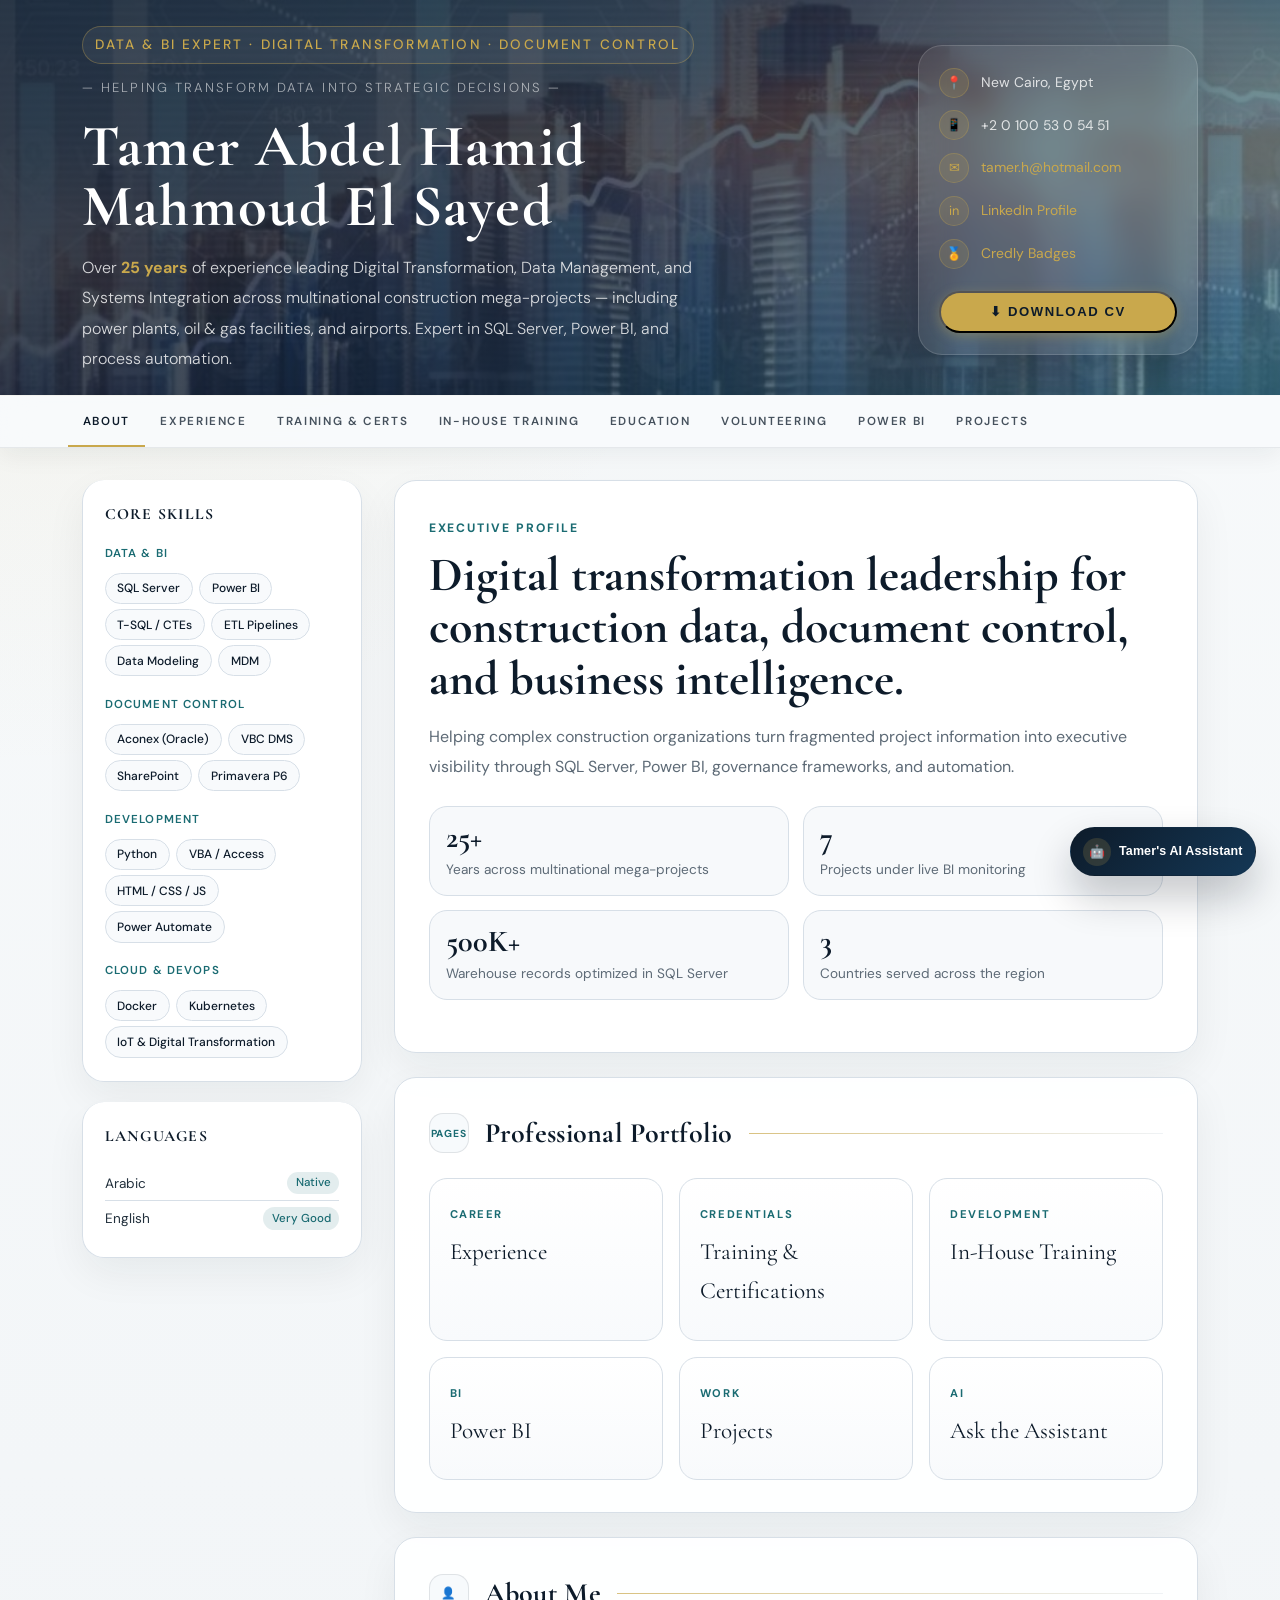
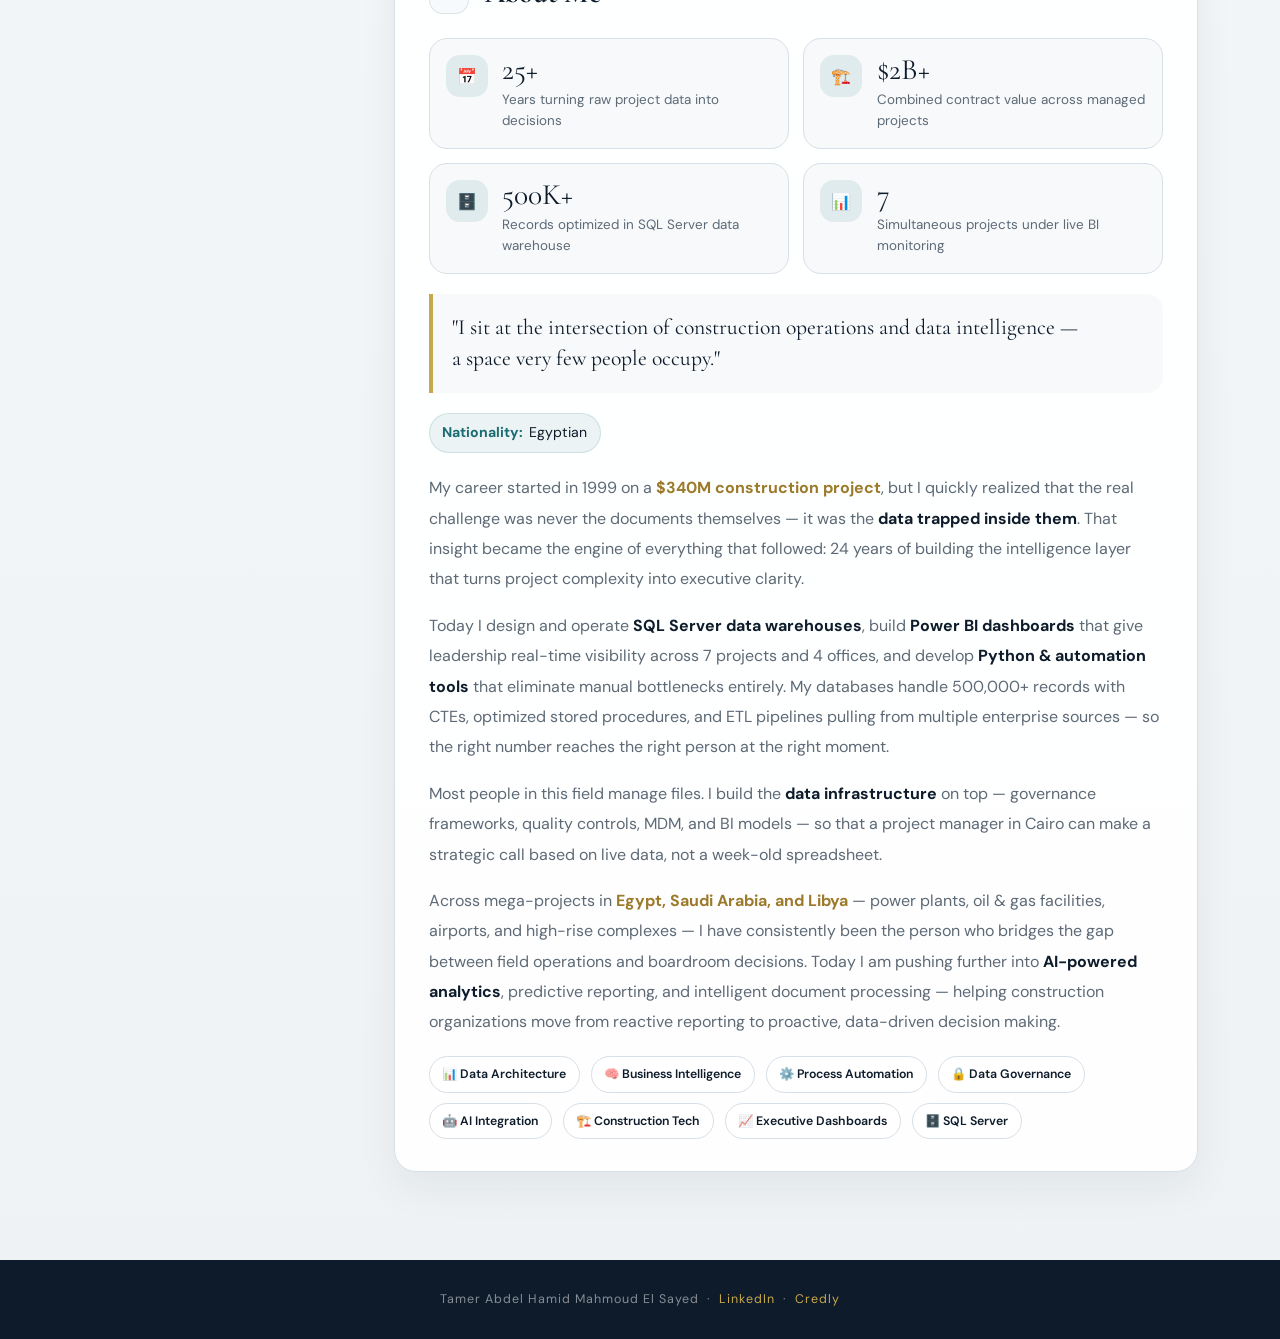
==== commit 5825ff94: "index.html" ====
--- a/index.html
+++ b/index.html
@@ -105,7 +105,7 @@
       </div>
       <div class="contact-item">
         <span class="icon">📱</span>
-        <span>+2 0100 53 0 54 51</span>
+        <span>+2 0 100 53 0 54 51</span>
       </div>
       <div class="contact-item">
         <span class="icon">✉</span>
